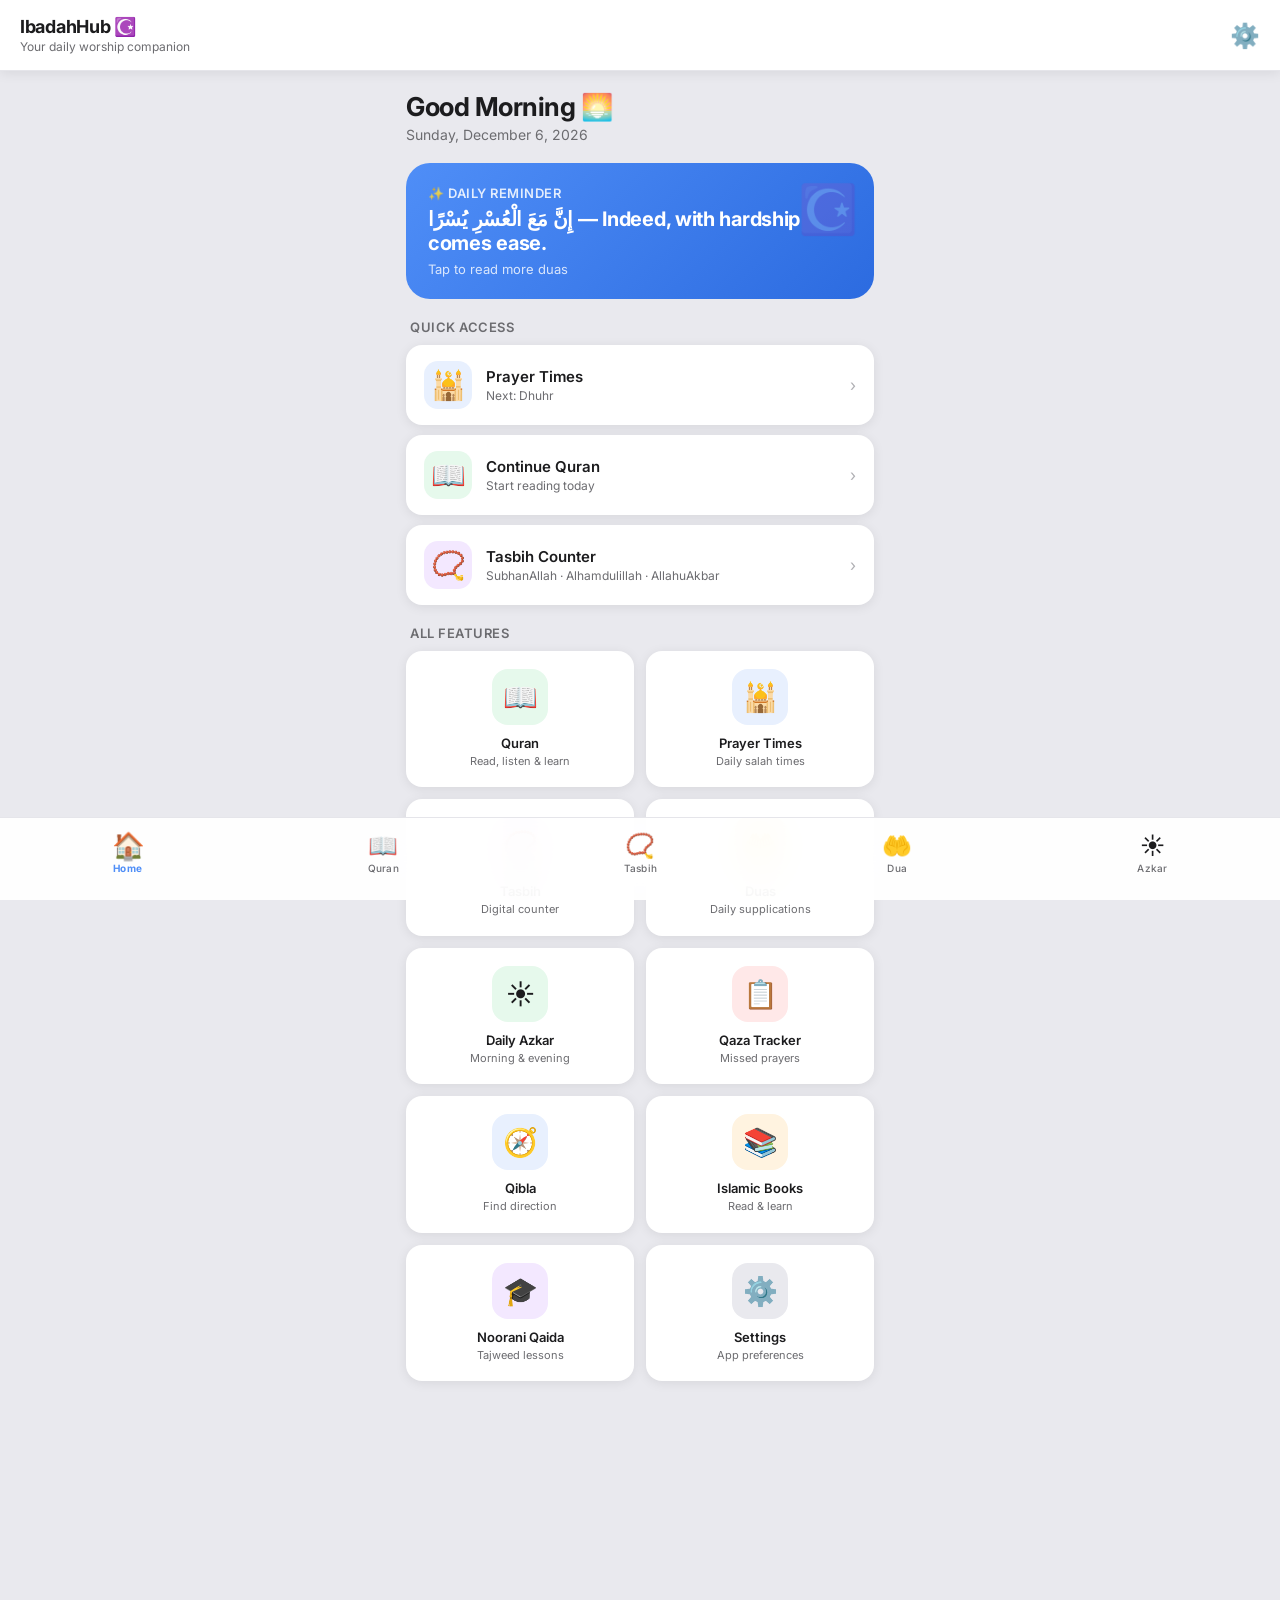
==== index.html @ b802d134 "Create index.html" ====
<!DOCTYPE html>
<html lang="en">
<head>
  <meta charset="UTF-8" />
  <meta name="viewport" content="width=device-width, initial-scale=1.0, viewport-fit=cover" />
  <meta name="apple-mobile-web-app-capable" content="yes" />
  <meta name="apple-mobile-web-app-status-bar-style" content="default" />
  <meta name="apple-mobile-web-app-title" content="IbadahHub" />
  <title>IbadahHub</title>

  <!-- Styles -->
  <link rel="stylesheet" href="css/style.css" />

  <!-- Arabic & Urdu Fonts -->
  <link href="https://fonts.googleapis.com/css2?family=Scheherazade+New:wght@400;700&family=Noto+Nastaliq+Urdu&family=Inter:wght@300;400;500;600;700&display=swap" rel="stylesheet" />

  <style>
    /* Home page specific styles */
    .home-greeting {
      font-size: 26px;
      font-weight: 700;
      color: var(--text-primary);
      letter-spacing: -0.5px;
      margin-bottom: 4px;
    }

    .home-date {
      font-size: 14px;
      color: var(--text-secondary);
      margin-bottom: 20px;
    }

    .feature-card {
      background: var(--card);
      border-radius: var(--radius);
      padding: 18px 16px;
      box-shadow: var(--shadow);
      display: flex;
      flex-direction: column;
      align-items: center;
      text-align: center;
      cursor: pointer;
      transition: transform 0.15s ease, box-shadow 0.15s ease;
      -webkit-user-select: none;
      user-select: none;
      text-decoration: none;
    }

    .feature-card:active {
      transform: scale(0.95);
      box-shadow: none;
    }

    .feature-icon-wrap {
      width: 56px;
      height: 56px;
      border-radius: 16px;
      display: flex;
      align-items: center;
      justify-content: center;
      font-size: 28px;
      margin-bottom: 10px;
    }

    .feature-card-title {
      font-size: 13px;
      font-weight: 600;
      color: var(--text-primary);
      margin-bottom: 3px;
    }

    .feature-card-desc {
      font-size: 11px;
      color: var(--text-secondary);
      line-height: 1.4;
    }

    .quick-card {
      background: var(--card);
      border-radius: var(--radius);
      padding: 16px 18px;
      box-shadow: var(--shadow);
      display: flex;
      align-items: center;
      gap: 14px;
      margin-bottom: 10px;
      cursor: pointer;
      transition: transform 0.15s ease;
      text-decoration: none;
    }

    .quick-card:active {
      transform: scale(0.98);
    }

    .quick-icon {
      font-size: 28px;
      width: 48px;
      height: 48px;
      border-radius: 14px;
      display: flex;
      align-items: center;
      justify-content: center;
      flex-shrink: 0;
    }

    .quick-body {
      flex: 1;
    }

    .quick-title {
      font-size: 15px;
      font-weight: 600;
      color: var(--text-primary);
      margin-bottom: 2px;
    }

    .quick-sub {
      font-size: 12px;
      color: var(--text-secondary);
    }

    .quick-arrow {
      font-size: 16px;
      color: var(--text-light);
    }
  </style>
</head>

<body>

  <!-- =====================
       HOME PAGE
       ===================== -->
  <div class="page active" id="page-home">

    <!-- Header -->
    <div class="header safe-top">
      <div class="header-left">
        <div class="header-title">IbadahHub ☪️</div>
        <div class="header-subtitle">Your daily worship companion</div>
      </div>
      <div style="font-size:24px; cursor:pointer;" onclick="navigateTo('settings.html')">⚙️</div>
    </div>

    <!-- Content -->
    <div class="content">

      <!-- Greeting -->
      <div class="home-greeting" id="greeting">Assalamu Alaikum 👋</div>
      <div class="home-date" id="today-date"></div>

      <!-- Daily Reminder Card -->
      <div class="reminder-card">
        <div class="reminder-title">✨ Daily Reminder</div>
        <div class="reminder-text" id="daily-reminder">Loading...</div>
        <div class="reminder-sub">Tap to read more duas</div>
      </div>

      <!-- Quick Access -->
      <div class="section-label">Quick Access</div>

      <a class="quick-card" onclick="navigateTo('prayer-times.html')">
        <div class="quick-icon" style="background:#e8f0fe;">🕌</div>
        <div class="quick-body">
          <div class="quick-title">Prayer Times</div>
          <div class="quick-sub" id="next-prayer">Loading next prayer...</div>
        </div>
        <div class="quick-arrow">›</div>
      </a>

      <a class="quick-card" onclick="navigateTo('quran.html')">
        <div class="quick-icon" style="background:#e6f9ec;">📖</div>
        <div class="quick-body">
          <div class="quick-title">Continue Quran</div>
          <div class="quick-sub" id="quran-continue">Start reading today</div>
        </div>
        <div class="quick-arrow">›</div>
      </a>

      <a class="quick-card" onclick="navigateTo('tasbih.html')">
        <div class="quick-icon" style="background:#f3e8ff;">📿</div>
        <div class="quick-body">
          <div class="quick-title">Tasbih Counter</div>
          <div class="quick-sub">SubhanAllah · Alhamdulillah · AllahuAkbar</div>
        </div>
        <div class="quick-arrow">›</div>
      </a>

      <!-- All Features -->
      <div class="section-label">All Features</div>

      <div class="card-grid">

        <div class="feature-card" onclick="navigateTo('quran.html')">
          <div class="feature-icon-wrap" style="background:#e6f9ec;">📖</div>
          <div class="feature-card-title">Quran</div>
          <div class="feature-card-desc">Read, listen & learn</div>
        </div>

        <div class="feature-card" onclick="navigateTo('prayer-times.html')">
          <div class="feature-icon-wrap" style="background:#e8f0fe;">🕌</div>
          <div class="feature-card-title">Prayer Times</div>
          <div class="feature-card-desc">Daily salah times</div>
        </div>

        <div class="feature-card" onclick="navigateTo('tasbih.html')">
          <div class="feature-icon-wrap" style="background:#f3e8ff;">📿</div>
          <div class="feature-card-title">Tasbih</div>
          <div class="feature-card-desc">Digital counter</div>
        </div>

        <div class="feature-card" onclick="navigateTo('dua.html')">
          <div class="feature-icon-wrap" style="background:#fff3e0;">🤲</div>
          <div class="feature-card-title">Duas</div>
          <div class="feature-card-desc">Daily supplications</div>
        </div>

        <div class="feature-card" onclick="navigateTo('azkar.html')">
          <div class="feature-icon-wrap" style="background:#e6f9ec;">☀️</div>
          <div class="feature-card-title">Daily Azkar</div>
          <div class="feature-card-desc">Morning & evening</div>
        </div>

        <div class="feature-card" onclick="navigateTo('qaza.html')">
          <div class="feature-icon-wrap" style="background:#ffe8e8;">📋</div>
          <div class="feature-card-title">Qaza Tracker</div>
          <div class="feature-card-desc">Missed prayers</div>
        </div>

        <div class="feature-card" onclick="navigateTo('qibla.html')">
          <div class="feature-icon-wrap" style="background:#e8f0fe;">🧭</div>
          <div class="feature-card-title">Qibla</div>
          <div class="feature-card-desc">Find direction</div>
        </div>

        <div class="feature-card" onclick="navigateTo('books.html')">
          <div class="feature-icon-wrap" style="background:#fff3e0;">📚</div>
          <div class="feature-card-title">Islamic Books</div>
          <div class="feature-card-desc">Read & learn</div>
        </div>

        <div class="feature-card" onclick="navigateTo('tajweed.html')">
          <div class="feature-icon-wrap" style="background:#f3e8ff;">🎓</div>
          <div class="feature-card-title">Noorani Qaida</div>
          <div class="feature-card-desc">Tajweed lessons</div>
        </div>

        <div class="feature-card" onclick="navigateTo('settings.html')">
          <div class="feature-icon-wrap" style="background:#e9e9ee;">⚙️</div>
          <div class="feature-card-title">Settings</div>
          <div class="feature-card-desc">App preferences</div>
        </div>

      </div>

      <!-- Bottom spacing -->
      <div style="height: 20px;"></div>

    </div>
  </div>

  <!-- =====================
       BOTTOM NAVBAR
       ===================== -->
  <nav class="navbar">
    <div class="nav-item active" onclick="navigateTo('index.html')">
      <div class="nav-icon">🏠</div>
      <div class="nav-label">Home</div>
    </div>
    <div class="nav-item" onclick="navigateTo('quran.html')">
      <div class="nav-icon">📖</div>
      <div class="nav-label">Quran</div>
    </div>
    <div class="nav-item" onclick="navigateTo('tasbih.html')">
      <div class="nav-icon">📿</div>
      <div class="nav-label">Tasbih</div>
    </div>
    <div class="nav-item" onclick="navigateTo('dua.html')">
      <div class="nav-icon">🤲</div>
      <div class="nav-label">Dua</div>
    </div>
    <div class="nav-item" onclick="navigateTo('azkar.html')">
      <div class="nav-icon">☀️</div>
      <div class="nav-label">Azkar</div>
    </div>
  </nav>

  <!-- =====================
       JAVASCRIPT
       ===================== -->
  <script>
    // --- NAVIGATION ---
    function navigateTo(page) {
      window.location.href = page;
    }

    // --- GREETING ---
    function setGreeting() {
      const hour = new Date().getHours();
      let greeting = 'Assalamu Alaikum 👋';
      if (hour >= 5 && hour < 12) greeting = 'Good Morning 🌅';
      else if (hour >= 12 && hour < 17) greeting = 'Good Afternoon ☀️';
      else if (hour >= 17 && hour < 21) greeting = 'Good Evening 🌆';
      else greeting = 'Good Night 🌙';
      document.getElementById('greeting').textContent = greeting;
    }

    // --- DATE ---
    function setDate() {
      const now = new Date();
      const options = { weekday: 'long', year: 'numeric', month: 'long', day: 'numeric' };
      document.getElementById('today-date').textContent = now.toLocaleDateString('en-US', options);
    }

    // --- DAILY REMINDERS ---
    const reminders = [
      'إِنَّ مَعَ الْعُسْرِ يُسْرًا — Indeed, with hardship comes ease.',
      'وَمَن يَتَوَكَّلْ عَلَى اللَّهِ فَهُوَ حَسْبُهُ — Whoever relies on Allah, He is sufficient.',
      'فَاذْكُرُونِي أَذْكُرْكُمْ — Remember Me, and I will remember you.',
      'إِنَّ اللَّهَ مَعَ الصَّابِرِينَ — Indeed, Allah is with the patient.',
      'وَاللَّهُ يُحِبُّ الْمُطَّهِّرِينَ — Allah loves those who purify themselves.',
      'حَسْبُنَا اللَّهُ وَنِعْمَ الْوَكِيلُ — Allah is sufficient for us, and He is the best guardian.',
    ];

    function setReminder() {
      const day = new Date().getDay();
      document.getElementById('daily-reminder').textContent = reminders[day % reminders.length];
    }

    // --- QURAN CONTINUE ---
    function setQuranContinue() {
      const saved = localStorage.getItem('quranLastPage');
      if (saved) {
        document.getElementById('quran-continue').textContent = 'Continue from Page ' + saved;
      }
    }

    // --- NEXT PRAYER (simple placeholder) ---
    function setNextPrayer() {
      const hour = new Date().getHours();
      let next = '';
      if (hour < 5) next = 'Next: Fajr';
      else if (hour < 12) next = 'Next: Dhuhr';
      else if (hour < 15) next = 'Next: Asr';
      else if (hour < 18) next = 'Next: Maghrib';
      else if (hour < 20) next = 'Next: Isha';
      else next = 'Next: Fajr tomorrow';
      document.getElementById('next-prayer').textContent = next;
    }

    // --- RUN ON LOAD ---
    setGreeting();
    setDate();
    setReminder();
    setQuranContinue();
    setNextPrayer();
  </script>

</body>
</html>
---- css/style.css ----
/* ==============================================
   IBADAHHUB - COMPLETE iOS STYLE
   ============================================== */

/* --- FONTS --- */
@import url('https://fonts.googleapis.com/css2?family=SF+Pro+Display:wght@300;400;500;600;700&family=Inter:wght@300;400;500;600;700&display=swap');

/* --- ROOT COLORS --- */
:root {
  --bg: #e9e9ee;
  --card: #ffffff;
  --primary: #4f8ef7;
  --primary-dark: #2c6be0;
  --green: #34c759;
  --red: #ff3b30;
  --orange: #ff9500;
  --purple: #af52de;
  --text-primary: #1c1c1e;
  --text-secondary: #6c6c70;
  --text-light: #aeaeb2;
  --border: #e5e5ea;
  --shadow: 0 2px 12px rgba(0,0,0,0.08);
  --shadow-md: 0 4px 20px rgba(0,0,0,0.12);
  --radius: 16px;
  --radius-sm: 10px;
  --radius-lg: 24px;
  --navbar-height: 83px;
}

/* --- RESET --- */
*, *::before, *::after {
  margin: 0;
  padding: 0;
  box-sizing: border-box;
  -webkit-tap-highlight-color: transparent;
}

/* --- BASE --- */
html {
  font-size: 16px;
  -webkit-text-size-adjust: 100%;
}

body {
  font-family: 'Inter', -apple-system, BlinkMacSystemFont, 'Segoe UI', sans-serif;
  background-color: var(--bg);
  color: var(--text-primary);
  min-height: 100vh;
  min-height: -webkit-fill-available;
  overflow-x: hidden;
  padding-bottom: var(--navbar-height);
}

/* --- SAFE AREA (iPhone notch support) --- */
.safe-top {
  padding-top: env(safe-area-inset-top, 20px);
}

.safe-bottom {
  padding-bottom: env(safe-area-inset-bottom, 20px);
}

/* ==============================================
   PAGE SYSTEM
   ============================================== */

.page {
  display: none;
  min-height: 100vh;
  padding-bottom: calc(var(--navbar-height) + 20px);
}

.page.active {
  display: block;
}

/* ==============================================
   TOP HEADER
   ============================================== */

.header {
  background: var(--card);
  padding: 16px 20px;
  padding-top: calc(env(safe-area-inset-top, 20px) + 16px);
  display: flex;
  align-items: center;
  justify-content: space-between;
  position: sticky;
  top: 0;
  z-index: 100;
  border-bottom: 1px solid var(--border);
  box-shadow: var(--shadow);
}

.header-title {
  font-size: 18px;
  font-weight: 700;
  color: var(--text-primary);
  letter-spacing: -0.3px;
}

.header-subtitle {
  font-size: 12px;
  color: var(--text-secondary);
  margin-top: 2px;
}

.header-left {
  display: flex;
  flex-direction: column;
}

.back-btn {
  display: flex;
  align-items: center;
  gap: 6px;
  color: var(--primary);
  font-size: 16px;
  font-weight: 500;
  background: none;
  border: none;
  cursor: pointer;
  padding: 8px 0;
}

.back-btn span {
  font-size: 20px;
}

/* ==============================================
   MAIN CONTENT AREA
   ============================================== */

.content {
  padding: 20px 16px;
  max-width: 500px;
  margin: 0 auto;
}

/* ==============================================
   CARDS
   ============================================== */

.card {
  background: var(--card);
  border-radius: var(--radius);
  padding: 18px;
  box-shadow: var(--shadow);
  margin-bottom: 14px;
}

.card-lg {
  background: var(--card);
  border-radius: var(--radius-lg);
  padding: 24px;
  box-shadow: var(--shadow-md);
  margin-bottom: 16px;
}

.card-sm {
  background: var(--card);
  border-radius: var(--radius-sm);
  padding: 14px;
  box-shadow: var(--shadow);
  margin-bottom: 10px;
}

/* --- CARD GRID (2 columns) --- */
.card-grid {
  display: grid;
  grid-template-columns: 1fr 1fr;
  gap: 12px;
  margin-bottom: 16px;
}

.card-grid .card {
  margin-bottom: 0;
  display: flex;
  flex-direction: column;
  align-items: center;
  text-align: center;
  padding: 20px 12px;
  cursor: pointer;
  transition: transform 0.15s ease, box-shadow 0.15s ease;
  -webkit-user-select: none;
  user-select: none;
}

.card-grid .card:active {
  transform: scale(0.96);
  box-shadow: var(--shadow);
}

.card-icon {
  font-size: 36px;
  margin-bottom: 10px;
  line-height: 1;
}

.card-title {
  font-size: 14px;
  font-weight: 600;
  color: var(--text-primary);
  margin-bottom: 4px;
}

.card-desc {
  font-size: 12px;
  color: var(--text-secondary);
  line-height: 1.4;
}

/* --- FULL WIDTH CARD --- */
.card-full {
  background: var(--card);
  border-radius: var(--radius);
  padding: 18px 20px;
  box-shadow: var(--shadow);
  margin-bottom: 12px;
  display: flex;
  align-items: center;
  gap: 16px;
  cursor: pointer;
  transition: transform 0.15s ease;
}

.card-full:active {
  transform: scale(0.98);
}

.card-full-icon {
  font-size: 30px;
  width: 52px;
  height: 52px;
  display: flex;
  align-items: center;
  justify-content: center;
  border-radius: 14px;
  flex-shrink: 0;
}

.card-full-body {
  flex: 1;
}

.card-full-title {
  font-size: 15px;
  font-weight: 600;
  color: var(--text-primary);
  margin-bottom: 3px;
}

.card-full-desc {
  font-size: 13px;
  color: var(--text-secondary);
}

.card-full-arrow {
  color: var(--text-light);
  font-size: 18px;
}

/* ==============================================
   SECTION TITLES
   ============================================== */

.section-title {
  font-size: 20px;
  font-weight: 700;
  color: var(--text-primary);
  margin-bottom: 14px;
  margin-top: 8px;
  letter-spacing: -0.3px;
}

.section-label {
  font-size: 13px;
  font-weight: 600;
  color: var(--text-secondary);
  text-transform: uppercase;
  letter-spacing: 0.5px;
  margin-bottom: 10px;
  margin-top: 20px;
  padding-left: 4px;
}

/* ==============================================
   BUTTONS
   ============================================== */

.btn {
  display: inline-flex;
  align-items: center;
  justify-content: center;
  gap: 8px;
  padding: 13px 24px;
  border-radius: 50px;
  font-size: 15px;
  font-weight: 600;
  border: none;
  cursor: pointer;
  transition: all 0.15s ease;
  -webkit-user-select: none;
  user-select: none;
}

.btn:active {
  transform: scale(0.96);
}

.btn-primary {
  background: var(--primary);
  color: white;
}

.btn-primary:active {
  background: var(--primary-dark);
}

.btn-green {
  background: var(--green);
  color: white;
}

.btn-red {
  background: var(--red);
  color: white;
}

.btn-gray {
  background: var(--border);
  color: var(--text-primary);
}

.btn-outline {
  background: transparent;
  border: 2px solid var(--primary);
  color: var(--primary);
}

.btn-full {
  width: 100%;
}

.btn-sm {
  padding: 8px 16px;
  font-size: 13px;
}

.btn-lg {
  padding: 16px 32px;
  font-size: 17px;
}

/* ==============================================
   BOTTOM NAVIGATION BAR
   ============================================== */

.navbar {
  position: fixed;
  bottom: 0;
  left: 0;
  right: 0;
  height: var(--navbar-height);
  background: rgba(255, 255, 255, 0.92);
  backdrop-filter: blur(20px);
  -webkit-backdrop-filter: blur(20px);
  border-top: 1px solid var(--border);
  display: flex;
  align-items: flex-start;
  justify-content: space-around;
  padding-top: 10px;
  padding-bottom: env(safe-area-inset-bottom, 10px);
  z-index: 999;
}

.nav-item {
  display: flex;
  flex-direction: column;
  align-items: center;
  gap: 4px;
  cursor: pointer;
  padding: 6px 16px;
  border-radius: 12px;
  transition: all 0.15s ease;
  -webkit-user-select: none;
  user-select: none;
  min-width: 60px;
}

.nav-item:active {
  background: var(--bg);
  transform: scale(0.92);
}

.nav-icon {
  font-size: 24px;
  line-height: 1;
  transition: transform 0.15s ease;
}

.nav-label {
  font-size: 10px;
  font-weight: 500;
  color: var(--text-secondary);
  letter-spacing: 0.2px;
}

.nav-item.active .nav-icon {
  transform: scale(1.1);
}

.nav-item.active .nav-label {
  color: var(--primary);
  font-weight: 700;
}

/* ==============================================
   DAILY REMINDER CARD (Home)
   ============================================== */

.reminder-card {
  background: linear-gradient(135deg, #4f8ef7, #2c6be0);
  border-radius: var(--radius-lg);
  padding: 22px;
  color: white;
  margin-bottom: 20px;
  position: relative;
  overflow: hidden;
}

.reminder-card::before {
  content: '☪️';
  position: absolute;
  right: 16px;
  top: 16px;
  font-size: 48px;
  opacity: 0.2;
}

.reminder-title {
  font-size: 13px;
  font-weight: 600;
  opacity: 0.85;
  text-transform: uppercase;
  letter-spacing: 0.5px;
  margin-bottom: 6px;
}

.reminder-text {
  font-size: 20px;
  font-weight: 700;
  margin-bottom: 6px;
  letter-spacing: -0.3px;
}

.reminder-sub {
  font-size: 13px;
  opacity: 0.8;
}

/* ==============================================
   PROGRESS BAR
   ============================================== */

.progress-bar {
  background: var(--border);
  border-radius: 50px;
  height: 8px;
  overflow: hidden;
  margin-top: 10px;
}

.progress-fill {
  height: 100%;
  border-radius: 50px;
  background: var(--primary);
  transition: width 0.4s ease;
}

.progress-fill.green {
  background: var(--green);
}

/* ==============================================
   BADGE / PILL
   ============================================== */

.badge {
  display: inline-block;
  padding: 4px 10px;
  border-radius: 50px;
  font-size: 11px;
  font-weight: 600;
}

.badge-blue {
  background: #e8f0fe;
  color: var(--primary);
}

.badge-green {
  background: #e6f9ec;
  color: var(--green);
}

.badge-orange {
  background: #fff3e0;
  color: var(--orange);
}

/* ==============================================
   DIVIDER
   ============================================== */

.divider {
  height: 1px;
  background: var(--border);
  margin: 16px 0;
}

/* ==============================================
   EMPTY STATE
   ============================================== */

.empty-state {
  text-align: center;
  padding: 48px 24px;
  color: var(--text-secondary);
}

.empty-state-icon {
  font-size: 56px;
  margin-bottom: 16px;
  opacity: 0.6;
}

.empty-state-title {
  font-size: 17px;
  font-weight: 600;
  color: var(--text-primary);
  margin-bottom: 8px;
}

.empty-state-text {
  font-size: 14px;
  line-height: 1.6;
}

/* ==============================================
   TOAST MESSAGE
   ============================================== */

.toast {
  position: fixed;
  bottom: calc(var(--navbar-height) + 16px);
  left: 50%;
  transform: translateX(-50%) translateY(20px);
  background: rgba(28, 28, 30, 0.9);
  color: white;
  padding: 12px 22px;
  border-radius: 50px;
  font-size: 14px;
  font-weight: 500;
  z-index: 9999;
  opacity: 0;
  transition: all 0.3s ease;
  white-space: nowrap;
  pointer-events: none;
}

.toast.show {
  opacity: 1;
  transform: translateX(-50%) translateY(0);
}

/* ==============================================
   ARABIC TEXT
   ============================================== */

.arabic {
  font-family: 'Scheherazade New', 'Amiri', serif;
  font-size: 24px;
  line-height: 2;
  text-align: right;
  direction: rtl;
  color: var(--text-primary);
}

.arabic-lg {
  font-size: 30px;
}

.arabic-sm {
  font-size: 18px;
}

/* ==============================================
   URDU TEXT
   ============================================== */

.urdu {
  font-family: 'Noto Nastaliq Urdu', serif;
  font-size: 16px;
  line-height: 2.2;
  text-align: right;
  direction: rtl;
  color: var(--text-secondary);
}

/* ==============================================
   MODAL / POPUP
   ============================================== */

.modal-overlay {
  position: fixed;
  inset: 0;
  background: rgba(0,0,0,0.4);
  z-index: 1000;
  display: flex;
  align-items: flex-end;
  opacity: 0;
  pointer-events: none;
  transition: opacity 0.3s ease;
}

.modal-overlay.show {
  opacity: 1;
  pointer-events: all;
}

.modal {
  background: var(--card);
  border-radius: var(--radius-lg) var(--radius-lg) 0 0;
  padding: 24px 20px;
  padding-bottom: calc(env(safe-area-inset-bottom, 20px) + 24px);
  width: 100%;
  transform: translateY(100%);
  transition: transform 0.3s ease;
}

.modal-overlay.show .modal {
  transform: translateY(0);
}

.modal-handle {
  width: 36px;
  height: 4px;
  background: var(--border);
  border-radius: 50px;
  margin: 0 auto 20px;
}

.modal-title {
  font-size: 18px;
  font-weight: 700;
  color: var(--text-primary);
  margin-bottom: 16px;
  text-align: center;
}

/* ==============================================
   LOADING SPINNER
   ============================================== */

.spinner {
  width: 32px;
  height: 32px;
  border: 3px solid var(--border);
  border-top-color: var(--primary);
  border-radius: 50%;
  animation: spin 0.8s linear infinite;
  margin: 24px auto;
}

@keyframes spin {
  to { transform: rotate(360deg); }
}

/* ==============================================
   SCROLLBAR (hide on mobile)
   ============================================== */

::-webkit-scrollbar {
  display: none;
}

* {
  scrollbar-width: none;
}

/* ==============================================
   SMOOTH SCROLL
   ============================================== */

html {
  scroll-behavior: smooth;
}

/* ==============================================
   ANIMATIONS
   ============================================== */

@keyframes fadeIn {
  from { opacity: 0; transform: translateY(10px); }
  to { opacity: 1; transform: translateY(0); }
}

.fade-in {
  animation: fadeIn 0.3s ease forwards;
}

/* ==============================================
   UTILITY CLASSES
   ============================================== */

.text-center { text-align: center; }
.text-right { text-align: right; }
.text-primary { color: var(--primary); }
.text-green { color: var(--green); }
.text-red { color: var(--red); }
.text-secondary { color: var(--text-secondary); }
.text-bold { font-weight: 700; }
.mt-8 { margin-top: 8px; }
.mt-16 { margin-top: 16px; }
.mt-24 { margin-top: 24px; }
.mb-8 { margin-bottom: 8px; }
.mb-16 { margin-bottom: 16px; }
.mb-24 { margin-bottom: 24px; }
.flex { display: flex; }
.flex-center { display: flex; align-items: center; justify-content: center; }
.flex-between { display: flex; align-items: center; justify-content: space-between; }
.gap-8 { gap: 8px; }
.gap-12 { gap: 12px; }
.w-full { width: 100%; }
.hidden { display: none !important; }
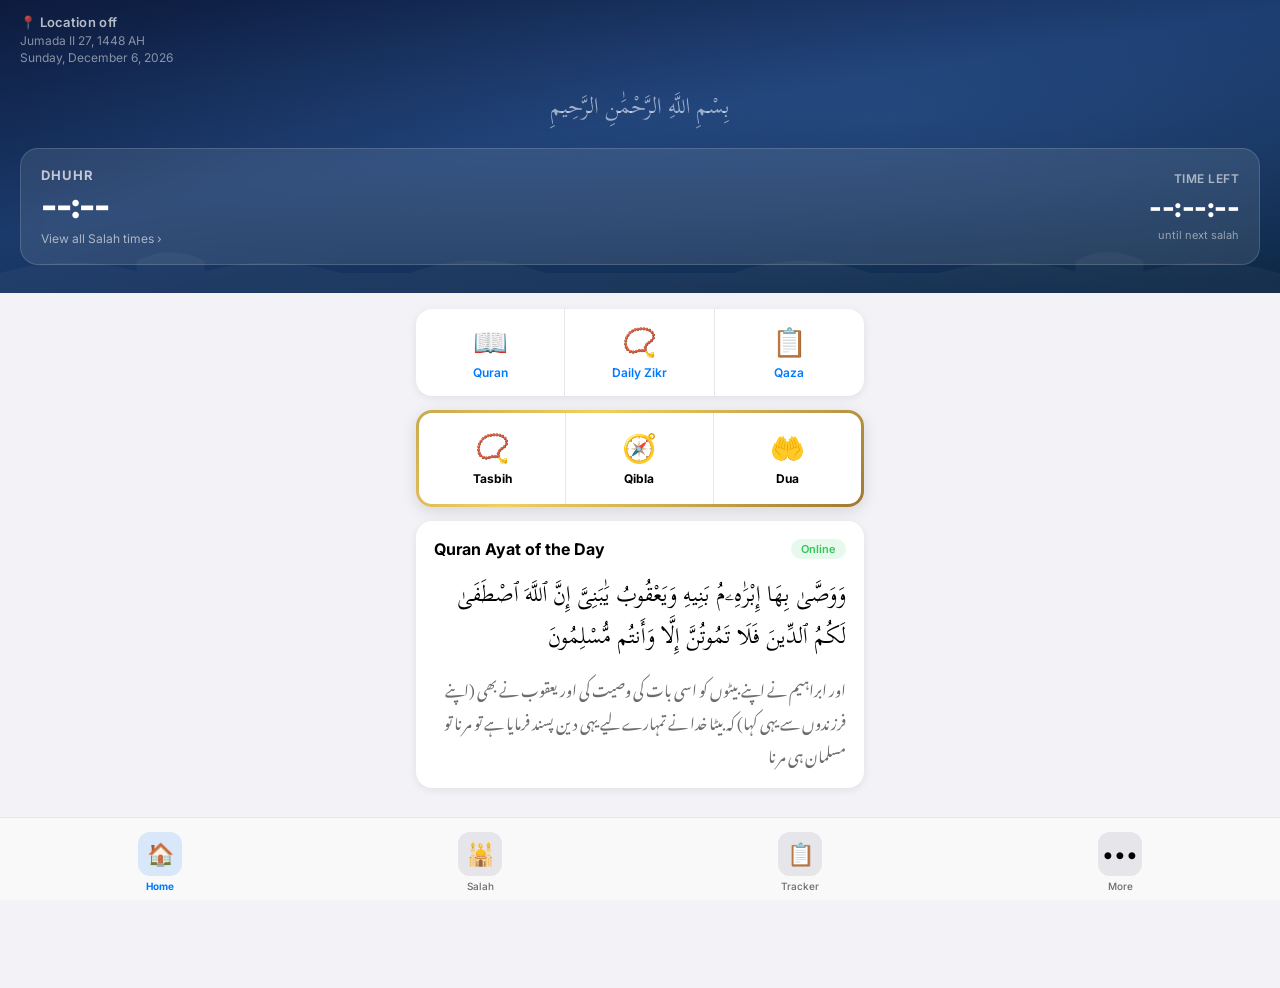
==== commit 70fe3e1a: "Update index.html" ====
--- a/index.html
+++ b/index.html
@@ -1,361 +1,501 @@
 <!DOCTYPE html>
 <html lang="en">
 <head>
-  <meta charset="UTF-8" />
-  <meta name="viewport" content="width=device-width, initial-scale=1.0, viewport-fit=cover" />
-  <meta name="apple-mobile-web-app-capable" content="yes" />
-  <meta name="apple-mobile-web-app-status-bar-style" content="default" />
-  <meta name="apple-mobile-web-app-title" content="IbadahHub" />
+  <meta charset="UTF-8"/>
+  <meta name="viewport" content="width=device-width, initial-scale=1.0, viewport-fit=cover"/>
+  <meta name="apple-mobile-web-app-capable" content="yes"/>
+  <meta name="apple-mobile-web-app-status-bar-style" content="black-translucent"/>
+  <meta name="apple-mobile-web-app-title" content="IbadahHub"/>
   <title>IbadahHub</title>
-
-  <!-- Styles -->
-  <link rel="stylesheet" href="css/style.css" />
-
-  <!-- Arabic & Urdu Fonts -->
-  <link href="https://fonts.googleapis.com/css2?family=Scheherazade+New:wght@400;700&family=Noto+Nastaliq+Urdu&family=Inter:wght@300;400;500;600;700&display=swap" rel="stylesheet" />
-
+  <link rel="stylesheet" href="css/style.css"/>
   <style>
-    /* Home page specific styles */
-    .home-greeting {
-      font-size: 26px;
+    /* ── HOME SPECIFIC ── */
+    body { padding-bottom: var(--navbar-height); }
+
+    /* Hero */
+    .hero {
+      background: linear-gradient(170deg, #0d1b3e 0%, #1a3a6b 45%, #0d2744 100%);
+      padding: 0 20px 28px;
+      padding-top: calc(env(safe-area-inset-top, 20px) + 14px);
+      position: relative;
+      overflow: hidden;
+    }
+
+    .hero::before {
+      content: '';
+      position: absolute;
+      inset: 0;
+      background: radial-gradient(ellipse at 70% 40%, rgba(100,160,255,0.15) 0%, transparent 70%);
+      pointer-events: none;
+    }
+
+    /* Mosque silhouette at bottom of hero */
+    .hero::after {
+      content: '';
+      position: absolute;
+      bottom: 0; left: 0; right: 0;
+      height: 60px;
+      background: url("data:image/svg+xml,%3Csvg xmlns='http://www.w3.org/2000/svg' viewBox='0 0 375 60' preserveAspectRatio='none'%3E%3Cpath d='M0,60 L0,40 Q20,20 40,38 L40,28 Q50,10 60,28 L60,38 Q80,20 100,40 L120,40 Q140,15 160,40 L215,40 Q235,15 255,40 L275,40 Q295,20 315,38 L315,28 Q325,10 335,28 L335,38 Q355,20 375,40 L375,60 Z' fill='rgba(255,255,255,0.04)'/%3E%3C/svg%3E") no-repeat bottom;
+      background-size: 100% 100%;
+      pointer-events: none;
+    }
+
+    .hero-top {
+      display: flex;
+      align-items: flex-start;
+      justify-content: space-between;
+      margin-bottom: 18px;
+    }
+
+    .hero-location {
+      font-size: 13px;
+      font-weight: 600;
+      color: rgba(255,255,255,0.7);
+      letter-spacing: 0.3px;
+    }
+
+    .hero-hijri {
+      font-size: 12px;
+      color: rgba(255,255,255,0.5);
+      margin-top: 3px;
+    }
+
+    .hero-date {
+      font-size: 12px;
+      color: rgba(255,255,255,0.5);
+      margin-top: 2px;
+    }
+
+    .hero-bismillah {
+      font-family: 'Scheherazade New', serif;
+      font-size: 22px;
+      color: rgba(255,255,255,0.6);
+      text-align: center;
+      margin-bottom: 20px;
+      direction: rtl;
+    }
+
+    .hero-prayer-card {
+      background: rgba(255,255,255,0.1);
+      backdrop-filter: blur(10px);
+      -webkit-backdrop-filter: blur(10px);
+      border: 1px solid rgba(255,255,255,0.15);
+      border-radius: 18px;
+      padding: 18px 20px;
+      display: flex;
+      align-items: center;
+      justify-content: space-between;
+    }
+
+    .hero-prayer-name {
+      font-size: 13px;
       font-weight: 700;
-      color: var(--text-primary);
+      color: rgba(255,255,255,0.7);
+      text-transform: uppercase;
+      letter-spacing: 1px;
+      margin-bottom: 4px;
+    }
+
+    .hero-prayer-time {
+      font-size: 36px;
+      font-weight: 800;
+      color: white;
+      letter-spacing: -1px;
+      line-height: 1;
+    }
+
+    .hero-view-all {
+      font-size: 12px;
+      color: rgba(255,255,255,0.6);
+      margin-top: 8px;
+      cursor: pointer;
+      display: flex;
+      align-items: center;
+      gap: 4px;
+    }
+
+    .hero-countdown-label {
+      font-size: 12px;
+      font-weight: 600;
+      color: rgba(255,255,255,0.6);
+      text-transform: uppercase;
+      letter-spacing: 0.5px;
+      text-align: right;
+      margin-bottom: 4px;
+    }
+
+    .hero-countdown {
+      font-size: 28px;
+      font-weight: 800;
+      color: white;
       letter-spacing: -0.5px;
-      margin-bottom: 4px;
-    }
-
-    .home-date {
-      font-size: 14px;
-      color: var(--text-secondary);
-      margin-bottom: 20px;
-    }
-
-    .feature-card {
-      background: var(--card);
+      text-align: right;
+    }
+
+    .hero-countdown-sub {
+      font-size: 11px;
+      color: rgba(255,255,255,0.5);
+      text-align: right;
+      margin-top: 4px;
+    }
+
+    /* Quick 3 icons */
+    .quick-3 {
+      display: grid;
+      grid-template-columns: 1fr 1fr 1fr;
+      gap: 0;
+      background: white;
       border-radius: var(--radius);
-      padding: 18px 16px;
       box-shadow: var(--shadow);
+      margin-bottom: 14px;
+      overflow: hidden;
+    }
+
+    .quick-3-item {
       display: flex;
       flex-direction: column;
       align-items: center;
-      text-align: center;
+      padding: 16px 8px;
       cursor: pointer;
-      transition: transform 0.15s ease, box-shadow 0.15s ease;
+      transition: background 0.15s;
       -webkit-user-select: none;
       user-select: none;
-      text-decoration: none;
-    }
-
-    .feature-card:active {
-      transform: scale(0.95);
-      box-shadow: none;
-    }
-
-    .feature-icon-wrap {
-      width: 56px;
-      height: 56px;
-      border-radius: 16px;
+      border-right: 1px solid var(--border);
+    }
+
+    .quick-3-item:last-child { border-right: none; }
+    .quick-3-item:active { background: var(--bg); }
+
+    .quick-3-icon {
+      font-size: 28px;
+      margin-bottom: 6px;
+    }
+
+    .quick-3-label {
+      font-size: 12px;
+      font-weight: 600;
+      color: var(--primary);
+    }
+
+    /* Golden border card */
+    .golden-card {
+      border-radius: var(--radius);
+      padding: 3px;
+      background: linear-gradient(135deg, #c9a84c, #f0d060, #c9a84c, #a07830);
+      box-shadow: var(--shadow-md);
+      margin-bottom: 14px;
+    }
+
+    .golden-inner {
+      background: white;
+      border-radius: calc(var(--radius) - 3px);
+      display: grid;
+      grid-template-columns: 1fr 1fr 1fr;
+    }
+
+    .golden-item {
+      display: flex;
+      flex-direction: column;
+      align-items: center;
+      padding: 18px 8px;
+      cursor: pointer;
+      -webkit-user-select: none;
+      user-select: none;
+      transition: background 0.15s;
+      border-right: 1px solid var(--border);
+    }
+
+    .golden-item:last-child { border-right: none; }
+    .golden-item:active { background: var(--bg); }
+
+    .golden-icon { font-size: 28px; margin-bottom: 6px; }
+    .golden-label { font-size: 12px; font-weight: 700; color: var(--text); }
+
+    /* Ayat card */
+    .ayat-card {
+      background: white;
+      border-radius: var(--radius);
+      padding: 18px;
+      box-shadow: var(--shadow);
+      margin-bottom: 14px;
+    }
+
+    .ayat-header {
       display: flex;
       align-items: center;
-      justify-content: center;
-      font-size: 28px;
-      margin-bottom: 10px;
-    }
-
-    .feature-card-title {
-      font-size: 13px;
+      justify-content: space-between;
+      margin-bottom: 14px;
+    }
+
+    .ayat-title {
+      font-size: 16px;
+      font-weight: 700;
+    }
+
+    .ayat-badge {
+      font-size: 11px;
       font-weight: 600;
-      color: var(--text-primary);
-      margin-bottom: 3px;
-    }
-
-    .feature-card-desc {
-      font-size: 11px;
+      color: var(--green);
+      background: #e6f9ec;
+      padding: 3px 10px;
+      border-radius: 50px;
+    }
+
+    .ayat-arabic {
+      font-family: 'Scheherazade New', serif;
+      font-size: 22px;
+      line-height: 1.9;
+      text-align: right;
+      direction: rtl;
+      color: var(--text);
+      margin-bottom: 14px;
+    }
+
+    .ayat-urdu {
+      font-family: 'Noto Nastaliq Urdu', serif;
+      font-size: 15px;
+      line-height: 2.2;
+      text-align: right;
+      direction: rtl;
       color: var(--text-secondary);
-      line-height: 1.4;
-    }
-
-    .quick-card {
-      background: var(--card);
-      border-radius: var(--radius);
-      padding: 16px 18px;
-      box-shadow: var(--shadow);
-      display: flex;
-      align-items: center;
-      gap: 14px;
-      margin-bottom: 10px;
-      cursor: pointer;
-      transition: transform 0.15s ease;
-      text-decoration: none;
-    }
-
-    .quick-card:active {
-      transform: scale(0.98);
-    }
-
-    .quick-icon {
-      font-size: 28px;
-      width: 48px;
-      height: 48px;
-      border-radius: 14px;
-      display: flex;
-      align-items: center;
-      justify-content: center;
-      flex-shrink: 0;
-    }
-
-    .quick-body {
-      flex: 1;
-    }
-
-    .quick-title {
-      font-size: 15px;
-      font-weight: 600;
-      color: var(--text-primary);
-      margin-bottom: 2px;
-    }
-
-    .quick-sub {
-      font-size: 12px;
-      color: var(--text-secondary);
-    }
-
-    .quick-arrow {
-      font-size: 16px;
-      color: var(--text-light);
     }
   </style>
 </head>
-
 <body>
 
-  <!-- =====================
-       HOME PAGE
-       ===================== -->
-  <div class="page active" id="page-home">
-
-    <!-- Header -->
-    <div class="header safe-top">
-      <div class="header-left">
-        <div class="header-title">IbadahHub ☪️</div>
-        <div class="header-subtitle">Your daily worship companion</div>
+<!-- ═══════════════════════════
+     HOME PAGE
+════════════════════════════ -->
+
+<!-- HERO -->
+<div class="hero">
+  <div class="hero-top">
+    <div>
+      <div class="hero-location" id="hero-location">📍 Loading...</div>
+      <div class="hero-hijri" id="hero-hijri">Loading Hijri date...</div>
+      <div class="hero-date" id="hero-date"></div>
+    </div>
+  </div>
+
+  <div class="hero-bismillah">بِسْمِ اللَّهِ الرَّحْمَٰنِ الرَّحِيمِ</div>
+
+  <div class="hero-prayer-card">
+    <div>
+      <div class="hero-prayer-name" id="current-prayer-name">DHUHR</div>
+      <div class="hero-prayer-time" id="current-prayer-time">--:--</div>
+      <div class="hero-view-all" onclick="location.href='salah.html'">
+        View all Salah times ›
       </div>
-      <div style="font-size:24px; cursor:pointer;" onclick="navigateTo('settings.html')">⚙️</div>
-    </div>
-
-    <!-- Content -->
-    <div class="content">
-
-      <!-- Greeting -->
-      <div class="home-greeting" id="greeting">Assalamu Alaikum 👋</div>
-      <div class="home-date" id="today-date"></div>
-
-      <!-- Daily Reminder Card -->
-      <div class="reminder-card">
-        <div class="reminder-title">✨ Daily Reminder</div>
-        <div class="reminder-text" id="daily-reminder">Loading...</div>
-        <div class="reminder-sub">Tap to read more duas</div>
+    </div>
+    <div>
+      <div class="hero-countdown-label">TIME LEFT</div>
+      <div class="hero-countdown" id="countdown">--:--:--</div>
+      <div class="hero-countdown-sub">until next salah</div>
+    </div>
+  </div>
+</div>
+
+<!-- CONTENT -->
+<div class="content content-with-navbar" style="padding-top:16px;">
+
+  <!-- Quick 3 -->
+  <div class="quick-3">
+    <div class="quick-3-item" onclick="location.href='quran.html'">
+      <div class="quick-3-icon">📖</div>
+      <div class="quick-3-label">Quran</div>
+    </div>
+    <div class="quick-3-item" onclick="location.href='azkar.html'">
+      <div class="quick-3-icon">📿</div>
+      <div class="quick-3-label">Daily Zikr</div>
+    </div>
+    <div class="quick-3-item" onclick="location.href='qaza.html'">
+      <div class="quick-3-icon">📋</div>
+      <div class="quick-3-label">Qaza</div>
+    </div>
+  </div>
+
+  <!-- Golden card -->
+  <div class="golden-card">
+    <div class="golden-inner">
+      <div class="golden-item" onclick="location.href='tasbih.html'">
+        <div class="golden-icon">📿</div>
+        <div class="golden-label">Tasbih</div>
       </div>
-
-      <!-- Quick Access -->
-      <div class="section-label">Quick Access</div>
-
-      <a class="quick-card" onclick="navigateTo('prayer-times.html')">
-        <div class="quick-icon" style="background:#e8f0fe;">🕌</div>
-        <div class="quick-body">
-          <div class="quick-title">Prayer Times</div>
-          <div class="quick-sub" id="next-prayer">Loading next prayer...</div>
-        </div>
-        <div class="quick-arrow">›</div>
-      </a>
-
-      <a class="quick-card" onclick="navigateTo('quran.html')">
-        <div class="quick-icon" style="background:#e6f9ec;">📖</div>
-        <div class="quick-body">
-          <div class="quick-title">Continue Quran</div>
-          <div class="quick-sub" id="quran-continue">Start reading today</div>
-        </div>
-        <div class="quick-arrow">›</div>
-      </a>
-
-      <a class="quick-card" onclick="navigateTo('tasbih.html')">
-        <div class="quick-icon" style="background:#f3e8ff;">📿</div>
-        <div class="quick-body">
-          <div class="quick-title">Tasbih Counter</div>
-          <div class="quick-sub">SubhanAllah · Alhamdulillah · AllahuAkbar</div>
-        </div>
-        <div class="quick-arrow">›</div>
-      </a>
-
-      <!-- All Features -->
-      <div class="section-label">All Features</div>
-
-      <div class="card-grid">
-
-        <div class="feature-card" onclick="navigateTo('quran.html')">
-          <div class="feature-icon-wrap" style="background:#e6f9ec;">📖</div>
-          <div class="feature-card-title">Quran</div>
-          <div class="feature-card-desc">Read, listen & learn</div>
-        </div>
-
-        <div class="feature-card" onclick="navigateTo('prayer-times.html')">
-          <div class="feature-icon-wrap" style="background:#e8f0fe;">🕌</div>
-          <div class="feature-card-title">Prayer Times</div>
-          <div class="feature-card-desc">Daily salah times</div>
-        </div>
-
-        <div class="feature-card" onclick="navigateTo('tasbih.html')">
-          <div class="feature-icon-wrap" style="background:#f3e8ff;">📿</div>
-          <div class="feature-card-title">Tasbih</div>
-          <div class="feature-card-desc">Digital counter</div>
-        </div>
-
-        <div class="feature-card" onclick="navigateTo('dua.html')">
-          <div class="feature-icon-wrap" style="background:#fff3e0;">🤲</div>
-          <div class="feature-card-title">Duas</div>
-          <div class="feature-card-desc">Daily supplications</div>
-        </div>
-
-        <div class="feature-card" onclick="navigateTo('azkar.html')">
-          <div class="feature-icon-wrap" style="background:#e6f9ec;">☀️</div>
-          <div class="feature-card-title">Daily Azkar</div>
-          <div class="feature-card-desc">Morning & evening</div>
-        </div>
-
-        <div class="feature-card" onclick="navigateTo('qaza.html')">
-          <div class="feature-icon-wrap" style="background:#ffe8e8;">📋</div>
-          <div class="feature-card-title">Qaza Tracker</div>
-          <div class="feature-card-desc">Missed prayers</div>
-        </div>
-
-        <div class="feature-card" onclick="navigateTo('qibla.html')">
-          <div class="feature-icon-wrap" style="background:#e8f0fe;">🧭</div>
-          <div class="feature-card-title">Qibla</div>
-          <div class="feature-card-desc">Find direction</div>
-        </div>
-
-        <div class="feature-card" onclick="navigateTo('books.html')">
-          <div class="feature-icon-wrap" style="background:#fff3e0;">📚</div>
-          <div class="feature-card-title">Islamic Books</div>
-          <div class="feature-card-desc">Read & learn</div>
-        </div>
-
-        <div class="feature-card" onclick="navigateTo('tajweed.html')">
-          <div class="feature-icon-wrap" style="background:#f3e8ff;">🎓</div>
-          <div class="feature-card-title">Noorani Qaida</div>
-          <div class="feature-card-desc">Tajweed lessons</div>
-        </div>
-
-        <div class="feature-card" onclick="navigateTo('settings.html')">
-          <div class="feature-icon-wrap" style="background:#e9e9ee;">⚙️</div>
-          <div class="feature-card-title">Settings</div>
-          <div class="feature-card-desc">App preferences</div>
-        </div>
-
+      <div class="golden-item" onclick="location.href='qibla.html'">
+        <div class="golden-icon">🧭</div>
+        <div class="golden-label">Qibla</div>
       </div>
-
-      <!-- Bottom spacing -->
-      <div style="height: 20px;"></div>
-
-    </div>
-  </div>
-
-  <!-- =====================
-       BOTTOM NAVBAR
-       ===================== -->
-  <nav class="navbar">
-    <div class="nav-item active" onclick="navigateTo('index.html')">
-      <div class="nav-icon">🏠</div>
-      <div class="nav-label">Home</div>
-    </div>
-    <div class="nav-item" onclick="navigateTo('quran.html')">
-      <div class="nav-icon">📖</div>
-      <div class="nav-label">Quran</div>
-    </div>
-    <div class="nav-item" onclick="navigateTo('tasbih.html')">
-      <div class="nav-icon">📿</div>
-      <div class="nav-label">Tasbih</div>
-    </div>
-    <div class="nav-item" onclick="navigateTo('dua.html')">
-      <div class="nav-icon">🤲</div>
-      <div class="nav-label">Dua</div>
-    </div>
-    <div class="nav-item" onclick="navigateTo('azkar.html')">
-      <div class="nav-icon">☀️</div>
-      <div class="nav-label">Azkar</div>
-    </div>
-  </nav>
-
-  <!-- =====================
-       JAVASCRIPT
-       ===================== -->
-  <script>
-    // --- NAVIGATION ---
-    function navigateTo(page) {
-      window.location.href = page;
-    }
-
-    // --- GREETING ---
-    function setGreeting() {
-      const hour = new Date().getHours();
-      let greeting = 'Assalamu Alaikum 👋';
-      if (hour >= 5 && hour < 12) greeting = 'Good Morning 🌅';
-      else if (hour >= 12 && hour < 17) greeting = 'Good Afternoon ☀️';
-      else if (hour >= 17 && hour < 21) greeting = 'Good Evening 🌆';
-      else greeting = 'Good Night 🌙';
-      document.getElementById('greeting').textContent = greeting;
-    }
-
-    // --- DATE ---
-    function setDate() {
-      const now = new Date();
-      const options = { weekday: 'long', year: 'numeric', month: 'long', day: 'numeric' };
-      document.getElementById('today-date').textContent = now.toLocaleDateString('en-US', options);
-    }
-
-    // --- DAILY REMINDERS ---
-    const reminders = [
-      'إِنَّ مَعَ الْعُسْرِ يُسْرًا — Indeed, with hardship comes ease.',
-      'وَمَن يَتَوَكَّلْ عَلَى اللَّهِ فَهُوَ حَسْبُهُ — Whoever relies on Allah, He is sufficient.',
-      'فَاذْكُرُونِي أَذْكُرْكُمْ — Remember Me, and I will remember you.',
-      'إِنَّ اللَّهَ مَعَ الصَّابِرِينَ — Indeed, Allah is with the patient.',
-      'وَاللَّهُ يُحِبُّ الْمُطَّهِّرِينَ — Allah loves those who purify themselves.',
-      'حَسْبُنَا اللَّهُ وَنِعْمَ الْوَكِيلُ — Allah is sufficient for us, and He is the best guardian.',
-    ];
-
-    function setReminder() {
-      const day = new Date().getDay();
-      document.getElementById('daily-reminder').textContent = reminders[day % reminders.length];
-    }
-
-    // --- QURAN CONTINUE ---
-    function setQuranContinue() {
-      const saved = localStorage.getItem('quranLastPage');
-      if (saved) {
-        document.getElementById('quran-continue').textContent = 'Continue from Page ' + saved;
-      }
-    }
-
-    // --- NEXT PRAYER (simple placeholder) ---
-    function setNextPrayer() {
-      const hour = new Date().getHours();
-      let next = '';
-      if (hour < 5) next = 'Next: Fajr';
-      else if (hour < 12) next = 'Next: Dhuhr';
-      else if (hour < 15) next = 'Next: Asr';
-      else if (hour < 18) next = 'Next: Maghrib';
-      else if (hour < 20) next = 'Next: Isha';
-      else next = 'Next: Fajr tomorrow';
-      document.getElementById('next-prayer').textContent = next;
-    }
-
-    // --- RUN ON LOAD ---
-    setGreeting();
-    setDate();
-    setReminder();
-    setQuranContinue();
-    setNextPrayer();
-  </script>
-
+      <div class="golden-item" onclick="location.href='dua.html'">
+        <div class="golden-icon">🤲</div>
+        <div class="golden-label">Dua</div>
+      </div>
+    </div>
+  </div>
+
+  <!-- Ayat of the Day -->
+  <div class="ayat-card">
+    <div class="ayat-header">
+      <div class="ayat-title">Quran Ayat of the Day</div>
+      <div class="ayat-badge">Online</div>
+    </div>
+    <div class="ayat-arabic" id="ayat-arabic">
+      وَوَصَّىٰ بِهَا إِبْرَٰهِۦمُ بَنِيهِ وَيَعْقُوبُ يَٰبَنِىَّ إِنَّ ٱللَّهَ ٱصْطَفَىٰ لَكُمُ ٱلدِّينَ فَلَا تَمُوتُنَّ إِلَّا وَأَنتُم مُّسْلِمُونَ
+    </div>
+    <div class="ayat-urdu" id="ayat-urdu">
+      اور ابراہیم نے اپنے بیٹوں کو اسی بات کی وصیت کی اور یعقوب نے بھی (اپنے فرزندوں سے یہی کہا) کہ بیٹا خدا نے تمہارے لیے یہی دین پسند فرمایا ہے تو مرنا تو مسلمان ہی مرنا
+    </div>
+  </div>
+
+</div>
+
+<!-- ═══════════════════════════
+     BOTTOM NAVBAR
+════════════════════════════ -->
+<nav class="navbar">
+  <div class="nav-item active" onclick="location.href='index.html'">
+    <div class="nav-icon-box">🏠</div>
+    <div class="nav-label">Home</div>
+  </div>
+  <div class="nav-item" onclick="location.href='salah.html'">
+    <div class="nav-icon-box">🕌</div>
+    <div class="nav-label">Salah</div>
+  </div>
+  <div class="nav-item" onclick="location.href='tracker.html'">
+    <div class="nav-icon-box">📋</div>
+    <div class="nav-label">Tracker</div>
+  </div>
+  <div class="nav-item" onclick="location.href='more.html'">
+    <div class="nav-icon-box">•••</div>
+    <div class="nav-label">More</div>
+  </div>
+</nav>
+
+<script>
+// ── DATE & TIME ──
+function setDate() {
+  const now = new Date();
+  const opts = { weekday:'long', year:'numeric', month:'long', day:'numeric' };
+  document.getElementById('hero-date').textContent = now.toLocaleDateString('en-US', opts);
+}
+
+// ── HIJRI DATE ──
+function setHijriDate() {
+  try {
+    const hijri = new Intl.DateTimeFormat('en-TN-u-ca-islamic', {
+      day:'numeric', month:'long', year:'numeric'
+    }).format(new Date());
+    document.getElementById('hero-hijri').textContent = hijri;
+  } catch(e) {
+    document.getElementById('hero-hijri').textContent = 'Dhu\'l-Hijjah 1447 AH';
+  }
+}
+
+// ── LOCATION ──
+function setLocation() {
+  if (navigator.geolocation) {
+    navigator.geolocation.getCurrentPosition(pos => {
+      fetch(`https://nominatim.openstreetmap.org/reverse?lat=${pos.coords.latitude}&lon=${pos.coords.longitude}&format=json`)
+        .then(r => r.json())
+        .then(d => {
+          const city = d.address.city || d.address.town || d.address.village || 'Your Location';
+          document.getElementById('hero-location').textContent = '📍 ' + city;
+          localStorage.setItem('userLat', pos.coords.latitude);
+          localStorage.setItem('userLon', pos.coords.longitude);
+          loadPrayerTimes(pos.coords.latitude, pos.coords.longitude);
+        });
+    }, () => {
+      document.getElementById('hero-location').textContent = '📍 Location off';
+      loadFallbackPrayer();
+    });
+  } else {
+    loadFallbackPrayer();
+  }
+}
+
+// ── PRAYER TIMES ──
+const prayerNames = ['Fajr','Sunrise','Dhuhr','Asr','Maghrib','Isha'];
+
+function loadPrayerTimes(lat, lon) {
+  const today = new Date();
+  const d = today.getDate(), m = today.getMonth()+1, y = today.getFullYear();
+  fetch(`https://api.aladhan.com/v1/timings/${d}-${m}-${y}?latitude=${lat}&longitude=${lon}&method=2`)
+    .then(r => r.json())
+    .then(data => {
+      const t = data.data.timings;
+      const times = {
+        Fajr: t.Fajr, Sunrise: t.Sunrise,
+        Dhuhr: t.Dhuhr, Asr: t.Asr,
+        Maghrib: t.Maghrib, Isha: t.Isha
+      };
+      localStorage.setItem('prayerTimes', JSON.stringify(times));
+      updatePrayerDisplay(times);
+      startCountdown(times);
+    })
+    .catch(() => loadFallbackPrayer());
+}
+
+function loadFallbackPrayer() {
+  const saved = localStorage.getItem('prayerTimes');
+  if (saved) {
+    const times = JSON.parse(saved);
+    updatePrayerDisplay(times);
+    startCountdown(times);
+  } else {
+    document.getElementById('current-prayer-name').textContent = 'DHUHR';
+    document.getElementById('current-prayer-time').textContent = '--:--';
+  }
+}
+
+function timeToMinutes(t) {
+  const [h, m] = t.split(':').map(Number);
+  return h * 60 + m;
+}
+
+function updatePrayerDisplay(times) {
+  const now = new Date();
+  const nowMin = now.getHours() * 60 + now.getMinutes();
+  const prayers = Object.entries(times);
+  let current = prayers[prayers.length - 1];
+  let next = prayers[0];
+  for (let i = 0; i < prayers.length; i++) {
+    const pMin = timeToMinutes(prayers[i][1]);
+    if (nowMin >= pMin) { current = prayers[i]; }
+    if (nowMin < pMin) { next = prayers[i]; break; }
+  }
+  // Show next prayer
+  document.getElementById('current-prayer-name').textContent = next[0].toUpperCase();
+  const [h, m] = next[1].split(':').map(Number);
+  const ampm = h >= 12 ? 'PM' : 'AM';
+  const h12 = h % 12 || 12;
+  document.getElementById('current-prayer-time').textContent = `${h12}:${String(m).padStart(2,'0')} ${ampm}`;
+}
+
+function startCountdown(times) {
+  function tick() {
+    const now = new Date();
+    const nowMin = now.getHours() * 60 + now.getMinutes();
+    const prayers = Object.entries(times);
+    let nextMin = -1;
+    for (let p of prayers) {
+      const pm = timeToMinutes(p[1]);
+      if (pm > nowMin) { nextMin = pm; break; }
+    }
+    if (nextMin === -1) nextMin = timeToMinutes(prayers[0][1]) + 1440;
+    const diff = (nextMin - nowMin) * 60 - now.getSeconds();
+    const hh = Math.floor(diff / 3600);
+    const mm = Math.floor((diff % 3600) / 60);
+    const ss = diff % 60;
+    document.getElementById('countdown').textContent =
+      `${String(hh).padStart(2,'0')}:${String(mm).padStart(2,'0')}:${String(ss).padStart(2,'0')}`;
+  }
+  tick();
+  setInterval(tick, 1000);
+}
+
+// ── INIT ──
+setDate();
+setHijriDate();
+setLocation();
+</script>
 </body>
 </html>
--- a/css/style.css
+++ b/css/style.css
@@ -2,28 +2,27 @@
    IBADAHHUB - COMPLETE iOS STYLE
    ============================================== */
 
-/* --- FONTS --- */
-@import url('https://fonts.googleapis.com/css2?family=SF+Pro+Display:wght@300;400;500;600;700&family=Inter:wght@300;400;500;600;700&display=swap');
-
-/* --- ROOT COLORS --- */
+@import url('https://fonts.googleapis.com/css2?family=Inter:wght@300;400;500;600;700;800&family=Scheherazade+New:wght@400;700&family=Noto+Nastaliq+Urdu:wght@400;700&display=swap');
+
+/* --- ROOT --- */
 :root {
-  --bg: #e9e9ee;
+  --bg: #f2f2f7;
   --card: #ffffff;
-  --primary: #4f8ef7;
-  --primary-dark: #2c6be0;
+  --primary: #007aff;
   --green: #34c759;
   --red: #ff3b30;
   --orange: #ff9500;
   --purple: #af52de;
-  --text-primary: #1c1c1e;
+  --gray: #8e8e93;
+  --border: #e5e5ea;
+  --text: #000000;
   --text-secondary: #6c6c70;
   --text-light: #aeaeb2;
-  --border: #e5e5ea;
-  --shadow: 0 2px 12px rgba(0,0,0,0.08);
-  --shadow-md: 0 4px 20px rgba(0,0,0,0.12);
+  --shadow: 0 2px 8px rgba(0,0,0,0.08);
+  --shadow-md: 0 4px 16px rgba(0,0,0,0.12);
   --radius: 16px;
-  --radius-sm: 10px;
-  --radius-lg: 24px;
+  --radius-sm: 12px;
+  --radius-lg: 20px;
   --navbar-height: 83px;
 }
 
@@ -35,106 +34,149 @@
   -webkit-tap-highlight-color: transparent;
 }
 
-/* --- BASE --- */
 html {
-  font-size: 16px;
   -webkit-text-size-adjust: 100%;
+  scroll-behavior: smooth;
 }
 
 body {
-  font-family: 'Inter', -apple-system, BlinkMacSystemFont, 'Segoe UI', sans-serif;
-  background-color: var(--bg);
-  color: var(--text-primary);
+  font-family: 'Inter', -apple-system, BlinkMacSystemFont, sans-serif;
+  background: var(--bg);
+  color: var(--text);
   min-height: 100vh;
-  min-height: -webkit-fill-available;
   overflow-x: hidden;
-  padding-bottom: var(--navbar-height);
-}
-
-/* --- SAFE AREA (iPhone notch support) --- */
-.safe-top {
-  padding-top: env(safe-area-inset-top, 20px);
-}
-
-.safe-bottom {
-  padding-bottom: env(safe-area-inset-bottom, 20px);
-}
-
-/* ==============================================
-   PAGE SYSTEM
-   ============================================== */
-
-.page {
-  display: none;
-  min-height: 100vh;
-  padding-bottom: calc(var(--navbar-height) + 20px);
-}
-
-.page.active {
-  display: block;
-}
-
-/* ==============================================
-   TOP HEADER
-   ============================================== */
-
-.header {
-  background: var(--card);
-  padding: 16px 20px;
-  padding-top: calc(env(safe-area-inset-top, 20px) + 16px);
+}
+
+::-webkit-scrollbar { display: none; }
+* { scrollbar-width: none; }
+
+/* ==============================================
+   BOTTOM NAVBAR
+   ============================================== */
+
+.navbar {
+  position: fixed;
+  bottom: 0;
+  left: 0;
+  right: 0;
+  height: var(--navbar-height);
+  background: rgba(249,249,249,0.94);
+  backdrop-filter: blur(20px);
+  -webkit-backdrop-filter: blur(20px);
+  border-top: 1px solid var(--border);
+  display: flex;
+  align-items: flex-start;
+  justify-content: space-around;
+  padding-top: 8px;
+  padding-bottom: env(safe-area-inset-bottom, 8px);
+  z-index: 999;
+}
+
+.nav-item {
+  display: flex;
+  flex-direction: column;
+  align-items: center;
+  gap: 4px;
+  cursor: pointer;
+  padding: 6px 20px;
+  border-radius: 12px;
+  transition: all 0.15s ease;
+  -webkit-user-select: none;
+  user-select: none;
+  min-width: 70px;
+}
+
+.nav-item:active {
+  transform: scale(0.88);
+}
+
+/* Icon box style like screenshot */
+.nav-icon-box {
+  width: 44px;
+  height: 44px;
+  border-radius: 12px;
+  background: #e5e5ea;
+  display: flex;
+  align-items: center;
+  justify-content: center;
+  font-size: 22px;
+  transition: all 0.15s ease;
+}
+
+.nav-item.active .nav-icon-box {
+  background: #007aff22;
+}
+
+.nav-label {
+  font-size: 10px;
+  font-weight: 500;
+  color: var(--text-secondary);
+}
+
+.nav-item.active .nav-label {
+  color: var(--primary);
+  font-weight: 700;
+}
+
+/* ==============================================
+   PAGE HEADER (back button style)
+   ============================================== */
+
+.page-header {
   display: flex;
   align-items: center;
   justify-content: space-between;
-  position: sticky;
-  top: 0;
-  z-index: 100;
-  border-bottom: 1px solid var(--border);
+  padding: 12px 16px;
+  padding-top: calc(env(safe-area-inset-top, 16px) + 12px);
+  background: var(--bg);
+}
+
+.back-btn {
+  width: 38px;
+  height: 38px;
+  border-radius: 50%;
+  background: var(--card);
+  border: none;
+  display: flex;
+  align-items: center;
+  justify-content: center;
+  font-size: 18px;
+  cursor: pointer;
   box-shadow: var(--shadow);
-}
-
-.header-title {
+  -webkit-user-select: none;
+  user-select: none;
+  transition: transform 0.15s;
+}
+
+.back-btn:active {
+  transform: scale(0.9);
+}
+
+.page-header-title {
+  font-size: 17px;
+  font-weight: 700;
+  color: var(--text);
+  text-align: center;
+  flex: 1;
+}
+
+.header-action-btn {
+  width: 38px;
+  height: 38px;
+  border-radius: 50%;
+  background: var(--card);
+  border: none;
+  display: flex;
+  align-items: center;
+  justify-content: center;
   font-size: 18px;
-  font-weight: 700;
-  color: var(--text-primary);
-  letter-spacing: -0.3px;
-}
-
-.header-subtitle {
-  font-size: 12px;
-  color: var(--text-secondary);
-  margin-top: 2px;
-}
-
-.header-left {
-  display: flex;
-  flex-direction: column;
-}
-
-.back-btn {
-  display: flex;
-  align-items: center;
-  gap: 6px;
-  color: var(--primary);
-  font-size: 16px;
-  font-weight: 500;
-  background: none;
-  border: none;
-  cursor: pointer;
-  padding: 8px 0;
-}
-
-.back-btn span {
-  font-size: 20px;
-}
-
-/* ==============================================
-   MAIN CONTENT AREA
-   ============================================== */
-
-.content {
-  padding: 20px 16px;
-  max-width: 500px;
-  margin: 0 auto;
+  cursor: pointer;
+  box-shadow: var(--shadow);
+  transition: transform 0.15s;
+}
+
+.header-action-btn:active {
+  transform: scale(0.9);
 }
 
 /* ==============================================
@@ -146,7 +188,7 @@
   border-radius: var(--radius);
   padding: 18px;
   box-shadow: var(--shadow);
-  margin-bottom: 14px;
+  margin-bottom: 12px;
 }
 
 .card-lg {
@@ -154,124 +196,121 @@
   border-radius: var(--radius-lg);
   padding: 24px;
   box-shadow: var(--shadow-md);
-  margin-bottom: 16px;
-}
-
-.card-sm {
-  background: var(--card);
-  border-radius: var(--radius-sm);
-  padding: 14px;
+  margin-bottom: 14px;
+}
+
+/* Full width row card with arrow */
+.list-card {
+  background: var(--card);
+  border-radius: var(--radius);
+  padding: 16px 18px;
   box-shadow: var(--shadow);
   margin-bottom: 10px;
-}
-
-/* --- CARD GRID (2 columns) --- */
-.card-grid {
+  display: flex;
+  align-items: center;
+  gap: 14px;
+  cursor: pointer;
+  transition: transform 0.15s ease;
+  -webkit-user-select: none;
+  user-select: none;
+}
+
+.list-card:active {
+  transform: scale(0.98);
+  opacity: 0.9;
+}
+
+.list-card-icon {
+  width: 44px;
+  height: 44px;
+  border-radius: 12px;
+  background: var(--bg);
+  display: flex;
+  align-items: center;
+  justify-content: center;
+  font-size: 24px;
+  flex-shrink: 0;
+}
+
+.list-card-body {
+  flex: 1;
+}
+
+.list-card-title {
+  font-size: 15px;
+  font-weight: 700;
+  color: var(--text);
+  margin-bottom: 3px;
+}
+
+.list-card-desc {
+  font-size: 13px;
+  color: var(--text-secondary);
+  line-height: 1.4;
+}
+
+.list-card-arrow {
+  font-size: 18px;
+  color: var(--text-light);
+  font-weight: 300;
+}
+
+/* 2 column grid */
+.grid-2 {
   display: grid;
   grid-template-columns: 1fr 1fr;
   gap: 12px;
-  margin-bottom: 16px;
-}
-
-.card-grid .card {
-  margin-bottom: 0;
+  margin-bottom: 14px;
+}
+
+.grid-card {
+  background: var(--card);
+  border-radius: var(--radius);
+  padding: 20px 12px;
+  box-shadow: var(--shadow);
   display: flex;
   flex-direction: column;
   align-items: center;
   text-align: center;
-  padding: 20px 12px;
-  cursor: pointer;
-  transition: transform 0.15s ease, box-shadow 0.15s ease;
+  cursor: pointer;
+  transition: transform 0.15s ease;
   -webkit-user-select: none;
   user-select: none;
-}
-
-.card-grid .card:active {
-  transform: scale(0.96);
-  box-shadow: var(--shadow);
-}
-
-.card-icon {
-  font-size: 36px;
-  margin-bottom: 10px;
+  gap: 10px;
+}
+
+.grid-card:active {
+  transform: scale(0.94);
+}
+
+.grid-card-icon {
+  font-size: 42px;
   line-height: 1;
 }
 
-.card-title {
+.grid-card-title {
   font-size: 14px;
-  font-weight: 600;
-  color: var(--text-primary);
-  margin-bottom: 4px;
-}
-
-.card-desc {
-  font-size: 12px;
-  color: var(--text-secondary);
-  line-height: 1.4;
-}
-
-/* --- FULL WIDTH CARD --- */
-.card-full {
-  background: var(--card);
-  border-radius: var(--radius);
-  padding: 18px 20px;
-  box-shadow: var(--shadow);
-  margin-bottom: 12px;
-  display: flex;
-  align-items: center;
-  gap: 16px;
-  cursor: pointer;
-  transition: transform 0.15s ease;
-}
-
-.card-full:active {
-  transform: scale(0.98);
-}
-
-.card-full-icon {
-  font-size: 30px;
-  width: 52px;
-  height: 52px;
-  display: flex;
-  align-items: center;
-  justify-content: center;
-  border-radius: 14px;
-  flex-shrink: 0;
-}
-
-.card-full-body {
-  flex: 1;
-}
-
-.card-full-title {
-  font-size: 15px;
-  font-weight: 600;
-  color: var(--text-primary);
-  margin-bottom: 3px;
-}
-
-.card-full-desc {
-  font-size: 13px;
-  color: var(--text-secondary);
-}
-
-.card-full-arrow {
-  color: var(--text-light);
-  font-size: 18px;
-}
-
-/* ==============================================
-   SECTION TITLES
-   ============================================== */
-
-.section-title {
-  font-size: 20px;
-  font-weight: 700;
-  color: var(--text-primary);
-  margin-bottom: 14px;
-  margin-top: 8px;
-  letter-spacing: -0.3px;
-}
+  font-weight: 700;
+  color: var(--text);
+}
+
+/* ==============================================
+   CONTENT WRAPPER
+   ============================================== */
+
+.content {
+  padding: 0 16px 20px;
+  max-width: 480px;
+  margin: 0 auto;
+}
+
+.content-with-navbar {
+  padding-bottom: calc(var(--navbar-height) + 20px);
+}
+
+/* ==============================================
+   SECTION LABEL
+   ============================================== */
 
 .section-label {
   font-size: 13px;
@@ -279,9 +318,8 @@
   color: var(--text-secondary);
   text-transform: uppercase;
   letter-spacing: 0.5px;
-  margin-bottom: 10px;
-  margin-top: 20px;
-  padding-left: 4px;
+  margin: 20px 0 10px;
+  padding-left: 2px;
 }
 
 /* ==============================================
@@ -302,161 +340,128 @@
   transition: all 0.15s ease;
   -webkit-user-select: none;
   user-select: none;
-}
-
-.btn:active {
-  transform: scale(0.96);
-}
-
-.btn-primary {
-  background: var(--primary);
-  color: white;
-}
-
-.btn-primary:active {
-  background: var(--primary-dark);
-}
-
-.btn-green {
-  background: var(--green);
-  color: white;
-}
-
-.btn-red {
-  background: var(--red);
-  color: white;
-}
-
-.btn-gray {
+  font-family: 'Inter', sans-serif;
+}
+
+.btn:active { transform: scale(0.96); }
+.btn-primary { background: var(--primary); color: white; }
+.btn-green { background: var(--green); color: white; }
+.btn-red { background: var(--red); color: white; }
+.btn-gray { background: var(--border); color: var(--text); }
+.btn-full { width: 100%; }
+.btn-sm { padding: 9px 18px; font-size: 13px; }
+.btn-lg { padding: 16px 32px; font-size: 17px; }
+
+/* ==============================================
+   TAB SWITCHER
+   ============================================== */
+
+.tab-bar {
+  display: flex;
   background: var(--border);
-  color: var(--text-primary);
-}
-
-.btn-outline {
+  border-radius: 10px;
+  padding: 3px;
+  margin-bottom: 16px;
+}
+
+.tab-btn {
+  flex: 1;
+  padding: 8px;
+  border-radius: 8px;
+  border: none;
   background: transparent;
-  border: 2px solid var(--primary);
+  font-size: 14px;
+  font-weight: 600;
+  color: var(--text-secondary);
+  cursor: pointer;
+  transition: all 0.2s ease;
+  font-family: 'Inter', sans-serif;
+}
+
+.tab-btn.active {
+  background: var(--card);
+  color: var(--text);
+  box-shadow: var(--shadow);
+}
+
+/* ==============================================
+   DATE NAVIGATOR
+   ============================================== */
+
+.date-nav {
+  display: flex;
+  align-items: center;
+  justify-content: space-between;
+  background: var(--card);
+  border-radius: var(--radius);
+  padding: 14px 16px;
+  box-shadow: var(--shadow);
+  margin-bottom: 14px;
+}
+
+.date-nav-btn {
+  width: 34px;
+  height: 34px;
+  border-radius: 50%;
+  background: var(--bg);
+  border: none;
+  display: flex;
+  align-items: center;
+  justify-content: center;
+  font-size: 16px;
+  cursor: pointer;
   color: var(--primary);
-}
-
-.btn-full {
-  width: 100%;
-}
-
-.btn-sm {
-  padding: 8px 16px;
+  transition: transform 0.15s;
+  font-weight: 700;
+}
+
+.date-nav-btn:active { transform: scale(0.9); }
+
+.date-nav-center {
+  text-align: center;
+}
+
+.date-nav-main {
+  font-size: 16px;
+  font-weight: 700;
+  color: var(--text);
+}
+
+.date-nav-sub {
+  font-size: 12px;
+  color: var(--text-secondary);
+  margin-top: 2px;
+}
+
+/* ==============================================
+   PROGRESS RING (for azkar)
+   ============================================== */
+
+.progress-ring-wrap {
+  position: relative;
+  width: 52px;
+  height: 52px;
+  flex-shrink: 0;
+}
+
+.progress-ring-wrap svg {
+  transform: rotate(-90deg);
+}
+
+.progress-ring-text {
+  position: absolute;
+  inset: 0;
+  display: flex;
+  align-items: center;
+  justify-content: center;
   font-size: 13px;
-}
-
-.btn-lg {
-  padding: 16px 32px;
-  font-size: 17px;
-}
-
-/* ==============================================
-   BOTTOM NAVIGATION BAR
-   ============================================== */
-
-.navbar {
-  position: fixed;
-  bottom: 0;
-  left: 0;
-  right: 0;
-  height: var(--navbar-height);
-  background: rgba(255, 255, 255, 0.92);
-  backdrop-filter: blur(20px);
-  -webkit-backdrop-filter: blur(20px);
-  border-top: 1px solid var(--border);
-  display: flex;
-  align-items: flex-start;
-  justify-content: space-around;
-  padding-top: 10px;
-  padding-bottom: env(safe-area-inset-bottom, 10px);
-  z-index: 999;
-}
-
-.nav-item {
-  display: flex;
-  flex-direction: column;
-  align-items: center;
-  gap: 4px;
-  cursor: pointer;
-  padding: 6px 16px;
-  border-radius: 12px;
-  transition: all 0.15s ease;
-  -webkit-user-select: none;
-  user-select: none;
-  min-width: 60px;
-}
-
-.nav-item:active {
-  background: var(--bg);
-  transform: scale(0.92);
-}
-
-.nav-icon {
-  font-size: 24px;
-  line-height: 1;
-  transition: transform 0.15s ease;
-}
-
-.nav-label {
-  font-size: 10px;
-  font-weight: 500;
-  color: var(--text-secondary);
-  letter-spacing: 0.2px;
-}
-
-.nav-item.active .nav-icon {
-  transform: scale(1.1);
-}
-
-.nav-item.active .nav-label {
-  color: var(--primary);
-  font-weight: 700;
-}
-
-/* ==============================================
-   DAILY REMINDER CARD (Home)
-   ============================================== */
-
-.reminder-card {
-  background: linear-gradient(135deg, #4f8ef7, #2c6be0);
-  border-radius: var(--radius-lg);
-  padding: 22px;
-  color: white;
-  margin-bottom: 20px;
-  position: relative;
-  overflow: hidden;
-}
-
-.reminder-card::before {
-  content: '☪️';
-  position: absolute;
-  right: 16px;
-  top: 16px;
-  font-size: 48px;
-  opacity: 0.2;
-}
-
-.reminder-title {
-  font-size: 13px;
-  font-weight: 600;
-  opacity: 0.85;
-  text-transform: uppercase;
-  letter-spacing: 0.5px;
-  margin-bottom: 6px;
-}
-
-.reminder-text {
-  font-size: 20px;
-  font-weight: 700;
-  margin-bottom: 6px;
-  letter-spacing: -0.3px;
-}
-
-.reminder-sub {
-  font-size: 13px;
-  opacity: 0.8;
+  font-weight: 700;
+  color: var(--text-secondary);
+}
+
+.progress-ring-text.done {
+  color: var(--green);
+  font-size: 18px;
 }
 
 /* ==============================================
@@ -466,7 +471,7 @@
 .progress-bar {
   background: var(--border);
   border-radius: 50px;
-  height: 8px;
+  height: 6px;
   overflow: hidden;
   margin-top: 10px;
 }
@@ -478,9 +483,8 @@
   transition: width 0.4s ease;
 }
 
-.progress-fill.green {
-  background: var(--green);
-}
+.progress-fill.green { background: var(--green); }
+.progress-fill.red { background: var(--red); }
 
 /* ==============================================
    BADGE / PILL
@@ -488,67 +492,20 @@
 
 .badge {
   display: inline-block;
-  padding: 4px 10px;
+  padding: 4px 12px;
   border-radius: 50px;
-  font-size: 11px;
+  font-size: 12px;
   font-weight: 600;
-}
-
-.badge-blue {
-  background: #e8f0fe;
-  color: var(--primary);
-}
-
-.badge-green {
-  background: #e6f9ec;
-  color: var(--green);
-}
-
-.badge-orange {
-  background: #fff3e0;
-  color: var(--orange);
-}
-
-/* ==============================================
-   DIVIDER
-   ============================================== */
-
-.divider {
-  height: 1px;
   background: var(--border);
-  margin: 16px 0;
-}
-
-/* ==============================================
-   EMPTY STATE
-   ============================================== */
-
-.empty-state {
-  text-align: center;
-  padding: 48px 24px;
-  color: var(--text-secondary);
-}
-
-.empty-state-icon {
-  font-size: 56px;
-  margin-bottom: 16px;
-  opacity: 0.6;
-}
-
-.empty-state-title {
-  font-size: 17px;
-  font-weight: 600;
-  color: var(--text-primary);
-  margin-bottom: 8px;
-}
-
-.empty-state-text {
-  font-size: 14px;
-  line-height: 1.6;
-}
-
-/* ==============================================
-   TOAST MESSAGE
+  color: var(--text-secondary);
+}
+
+.badge-green { background: #e6f9ec; color: var(--green); }
+.badge-blue { background: #e8f0fe; color: var(--primary); }
+.badge-red { background: #ffe8e8; color: var(--red); }
+
+/* ==============================================
+   TOAST
    ============================================== */
 
 .toast {
@@ -556,7 +513,7 @@
   bottom: calc(var(--navbar-height) + 16px);
   left: 50%;
   transform: translateX(-50%) translateY(20px);
-  background: rgba(28, 28, 30, 0.9);
+  background: rgba(28,28,30,0.92);
   color: white;
   padding: 12px 22px;
   border-radius: 50px;
@@ -575,41 +532,32 @@
 }
 
 /* ==============================================
-   ARABIC TEXT
+   ARABIC & URDU TEXT
    ============================================== */
 
 .arabic {
-  font-family: 'Scheherazade New', 'Amiri', serif;
-  font-size: 24px;
+  font-family: 'Scheherazade New', serif;
+  font-size: 26px;
   line-height: 2;
   text-align: right;
   direction: rtl;
-  color: var(--text-primary);
-}
-
-.arabic-lg {
-  font-size: 30px;
-}
-
-.arabic-sm {
-  font-size: 18px;
-}
-
-/* ==============================================
-   URDU TEXT
-   ============================================== */
+  color: var(--text);
+}
+
+.arabic-sm { font-size: 20px; }
+.arabic-lg { font-size: 32px; }
 
 .urdu {
   font-family: 'Noto Nastaliq Urdu', serif;
   font-size: 16px;
-  line-height: 2.2;
+  line-height: 2.4;
   text-align: right;
   direction: rtl;
   color: var(--text-secondary);
 }
 
 /* ==============================================
-   MODAL / POPUP
+   MODAL (bottom sheet)
    ============================================== */
 
 .modal-overlay {
@@ -632,8 +580,8 @@
 .modal {
   background: var(--card);
   border-radius: var(--radius-lg) var(--radius-lg) 0 0;
-  padding: 24px 20px;
-  padding-bottom: calc(env(safe-area-inset-bottom, 20px) + 24px);
+  padding: 20px;
+  padding-bottom: calc(env(safe-area-inset-bottom, 20px) + 20px);
   width: 100%;
   transform: translateY(100%);
   transition: transform 0.3s ease;
@@ -654,79 +602,58 @@
 .modal-title {
   font-size: 18px;
   font-weight: 700;
-  color: var(--text-primary);
+  text-align: center;
   margin-bottom: 16px;
-  text-align: center;
-}
-
-/* ==============================================
-   LOADING SPINNER
+}
+
+/* ==============================================
+   SPINNER
    ============================================== */
 
 .spinner {
-  width: 32px;
-  height: 32px;
+  width: 28px;
+  height: 28px;
   border: 3px solid var(--border);
   border-top-color: var(--primary);
   border-radius: 50%;
   animation: spin 0.8s linear infinite;
-  margin: 24px auto;
-}
-
-@keyframes spin {
-  to { transform: rotate(360deg); }
-}
-
-/* ==============================================
-   SCROLLBAR (hide on mobile)
-   ============================================== */
-
-::-webkit-scrollbar {
-  display: none;
-}
-
-* {
-  scrollbar-width: none;
-}
-
-/* ==============================================
-   SMOOTH SCROLL
-   ============================================== */
-
-html {
-  scroll-behavior: smooth;
-}
+  margin: 20px auto;
+}
+
+@keyframes spin { to { transform: rotate(360deg); } }
 
 /* ==============================================
    ANIMATIONS
    ============================================== */
 
-@keyframes fadeIn {
-  from { opacity: 0; transform: translateY(10px); }
+@keyframes fadeUp {
+  from { opacity: 0; transform: translateY(12px); }
   to { opacity: 1; transform: translateY(0); }
 }
 
-.fade-in {
-  animation: fadeIn 0.3s ease forwards;
-}
-
-/* ==============================================
-   UTILITY CLASSES
+.fade-up {
+  animation: fadeUp 0.3s ease forwards;
+}
+
+/* ==============================================
+   UTILITIES
    ============================================== */
 
 .text-center { text-align: center; }
 .text-right { text-align: right; }
-.text-primary { color: var(--primary); }
 .text-green { color: var(--green); }
 .text-red { color: var(--red); }
+.text-primary { color: var(--primary); }
 .text-secondary { color: var(--text-secondary); }
 .text-bold { font-weight: 700; }
+.text-sm { font-size: 13px; }
+.text-lg { font-size: 18px; }
 .mt-8 { margin-top: 8px; }
+.mt-12 { margin-top: 12px; }
 .mt-16 { margin-top: 16px; }
-.mt-24 { margin-top: 24px; }
 .mb-8 { margin-bottom: 8px; }
+.mb-12 { margin-bottom: 12px; }
 .mb-16 { margin-bottom: 16px; }
-.mb-24 { margin-bottom: 24px; }
 .flex { display: flex; }
 .flex-center { display: flex; align-items: center; justify-content: center; }
 .flex-between { display: flex; align-items: center; justify-content: space-between; }
@@ -734,3 +661,26 @@
 .gap-12 { gap: 12px; }
 .w-full { width: 100%; }
 .hidden { display: none !important; }
+
+/* ==============================================
+   EMPTY STATE
+   ============================================== */
+
+.empty-state {
+  text-align: center;
+  padding: 48px 24px;
+}
+
+.empty-icon { font-size: 52px; margin-bottom: 14px; opacity: 0.5; }
+.empty-title { font-size: 17px; font-weight: 700; margin-bottom: 8px; }
+.empty-text { font-size: 14px; color: var(--text-secondary); line-height: 1.6; }
+
+/* ==============================================
+   DIVIDER
+   ============================================== */
+
+.divider {
+  height: 1px;
+  background: var(--border);
+  margin: 14px 0;
+}
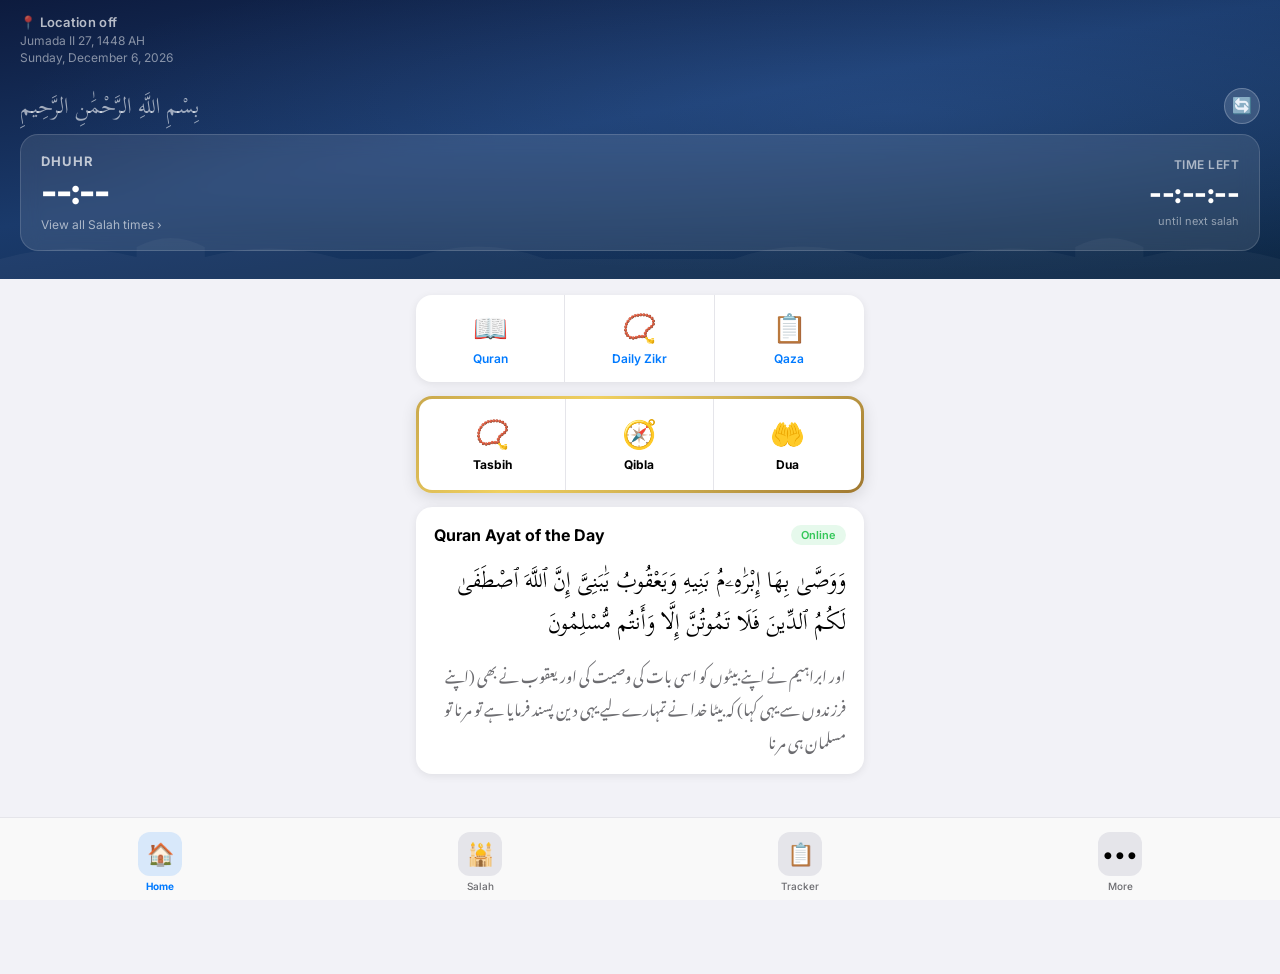
==== commit f362c568: "Update index.html" ====
--- a/index.html
+++ b/index.html
@@ -277,7 +277,23 @@
     </div>
   </div>
 
-  <div class="hero-bismillah">بِسْمِ اللَّهِ الرَّحْمَٰنِ الرَّحِيمِ</div>
+  <div style="display:flex; align-items:center; justify-content:space-between; margin-bottom:6px;">
+  <div class="hero-bismillah" style="margin-bottom:0;">بِسْمِ اللَّهِ الرَّحْمَٰنِ الرَّحِيمِ</div>
+  <button onclick="location.reload(true)" style="
+    background: rgba(255,255,255,0.15);
+    border: 1px solid rgba(255,255,255,0.25);
+    border-radius: 50%;
+    width: 36px;
+    height: 36px;
+    font-size: 16px;
+    cursor: pointer;
+    display: flex;
+    align-items: center;
+    justify-content: center;
+    color: white;
+    flex-shrink: 0;
+  ">🔄</button>
+</div>
 
   <div class="hero-prayer-card">
     <div>
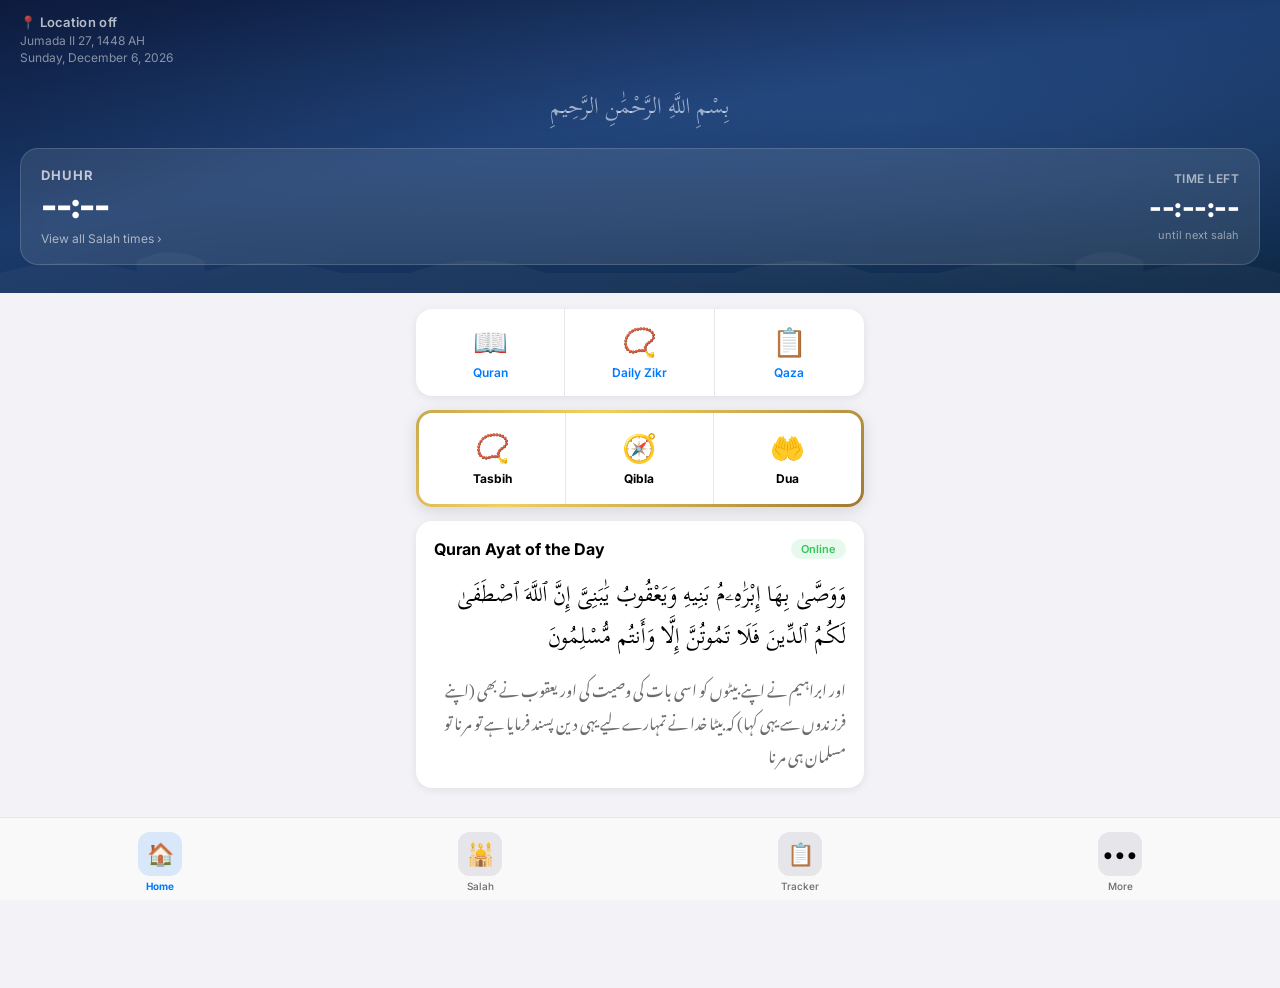
==== commit 934e537c: "Update index.html" ====
--- a/index.html
+++ b/index.html
@@ -4,9 +4,13 @@
   <meta charset="UTF-8"/>
   <meta name="viewport" content="width=device-width, initial-scale=1.0, viewport-fit=cover"/>
   <meta name="apple-mobile-web-app-capable" content="yes"/>
-  <meta name="apple-mobile-web-app-status-bar-style" content="black-translucent"/>
+  <meta name="apple-mobile-web-app-capable" content="yes"/>
+<meta name="apple-mobile-web-app-status-bar-style" content="black-translucent"/>
+<meta name="mobile-web-app-capable" content="yes"/>
   <meta name="apple-mobile-web-app-title" content="IbadahHub"/>
   <title>IbadahHub</title>
+  <link rel="apple-touch-icon" href="icon.png"/>
+<link rel="manifest" href="manifest.json"/>
   <link rel="stylesheet" href="css/style.css"/>
   <style>
     /* ── HOME SPECIFIC ── */
@@ -277,23 +281,7 @@
     </div>
   </div>
 
-  <div style="display:flex; align-items:center; justify-content:space-between; margin-bottom:6px;">
-  <div class="hero-bismillah" style="margin-bottom:0;">بِسْمِ اللَّهِ الرَّحْمَٰنِ الرَّحِيمِ</div>
-  <button onclick="location.reload(true)" style="
-    background: rgba(255,255,255,0.15);
-    border: 1px solid rgba(255,255,255,0.25);
-    border-radius: 50%;
-    width: 36px;
-    height: 36px;
-    font-size: 16px;
-    cursor: pointer;
-    display: flex;
-    align-items: center;
-    justify-content: center;
-    color: white;
-    flex-shrink: 0;
-  ">🔄</button>
-</div>
+<div class="hero-bismillah">بِسْمِ اللَّهِ الرَّحْمَٰنِ الرَّحِيمِ</div>
 
   <div class="hero-prayer-card">
     <div>
